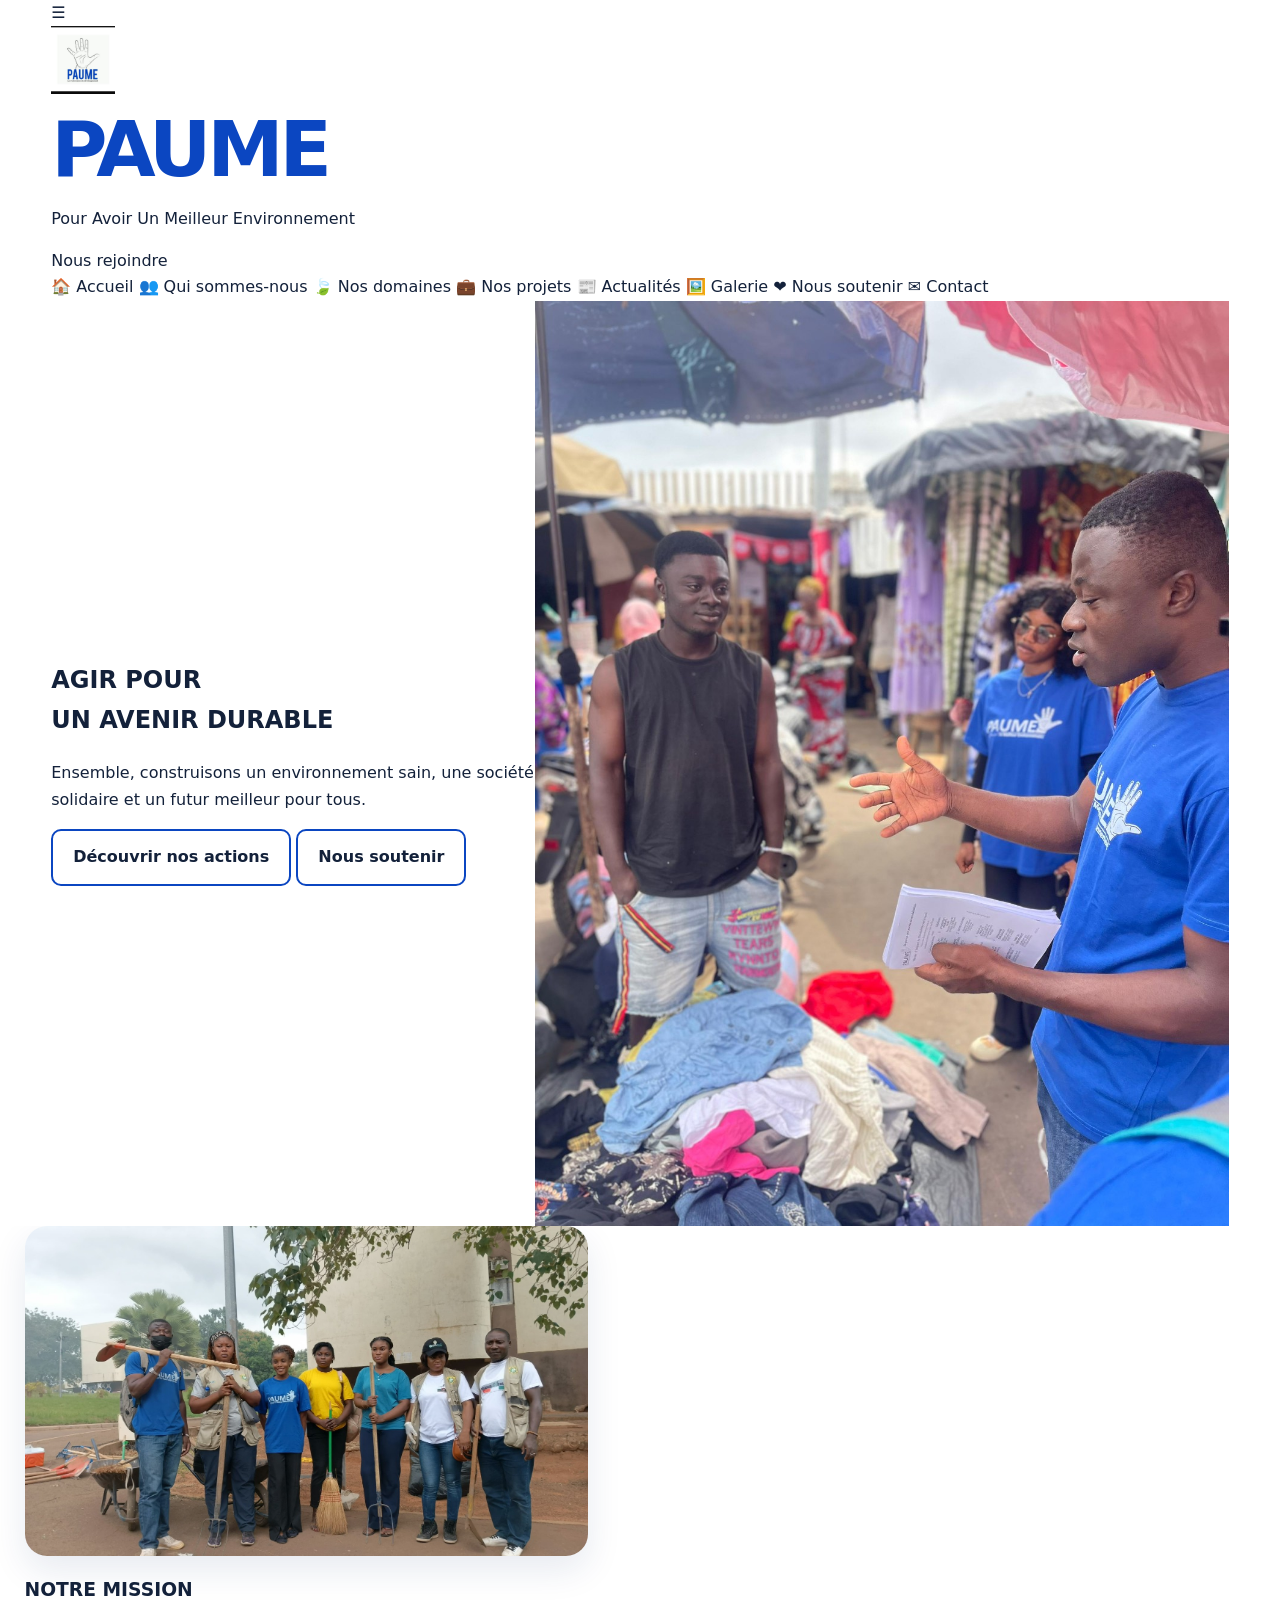
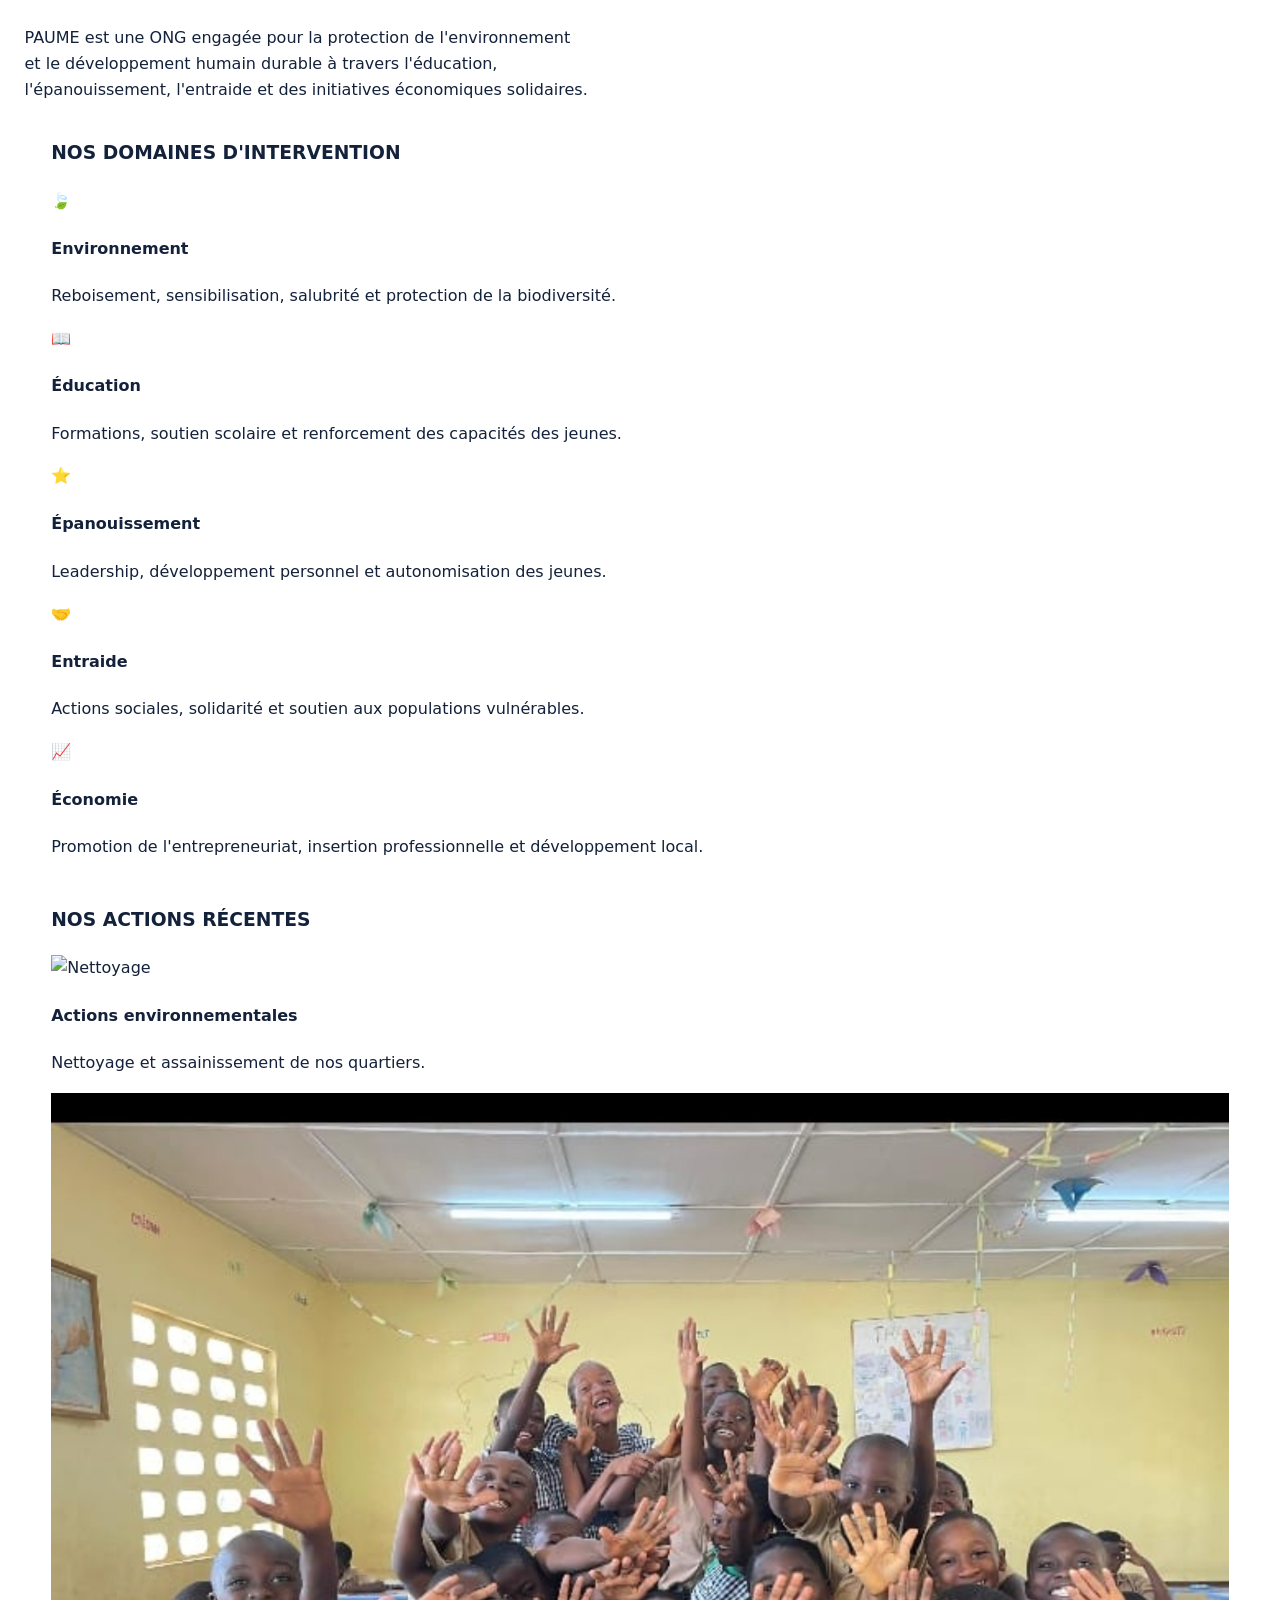
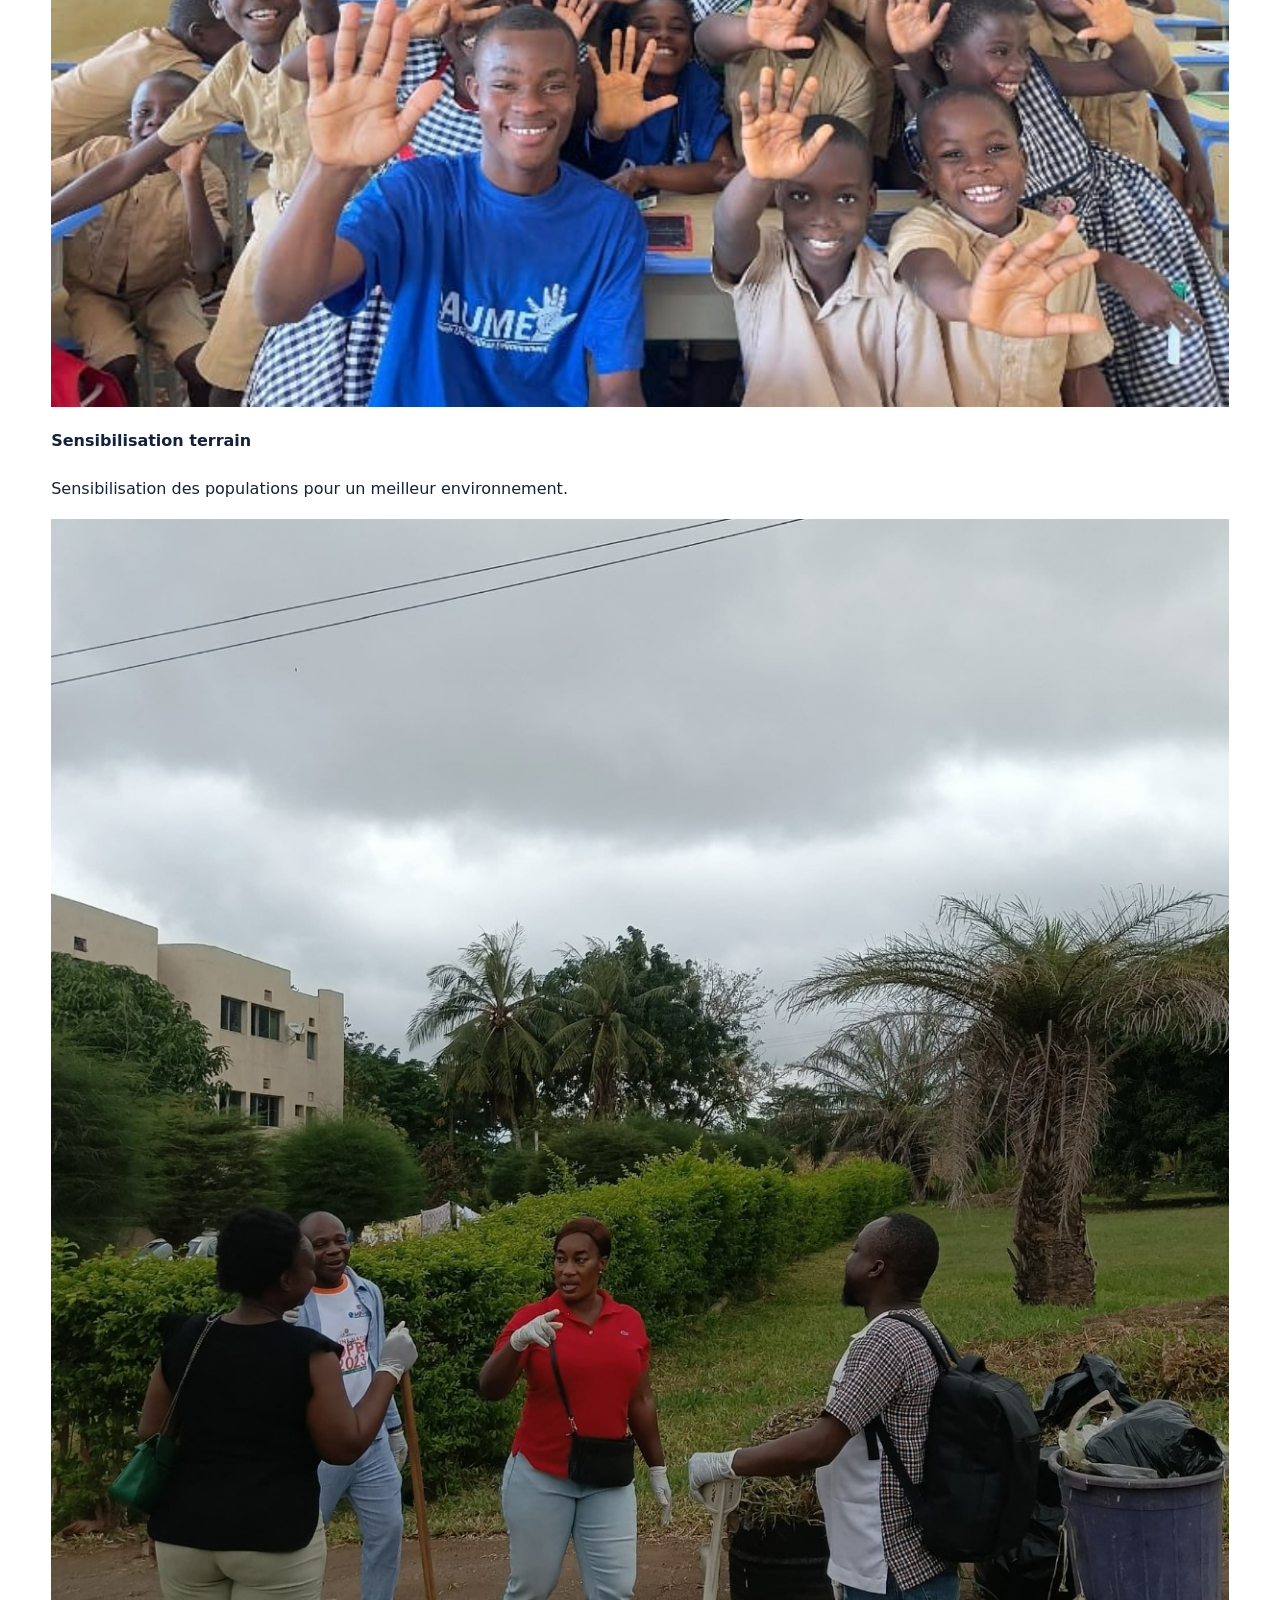
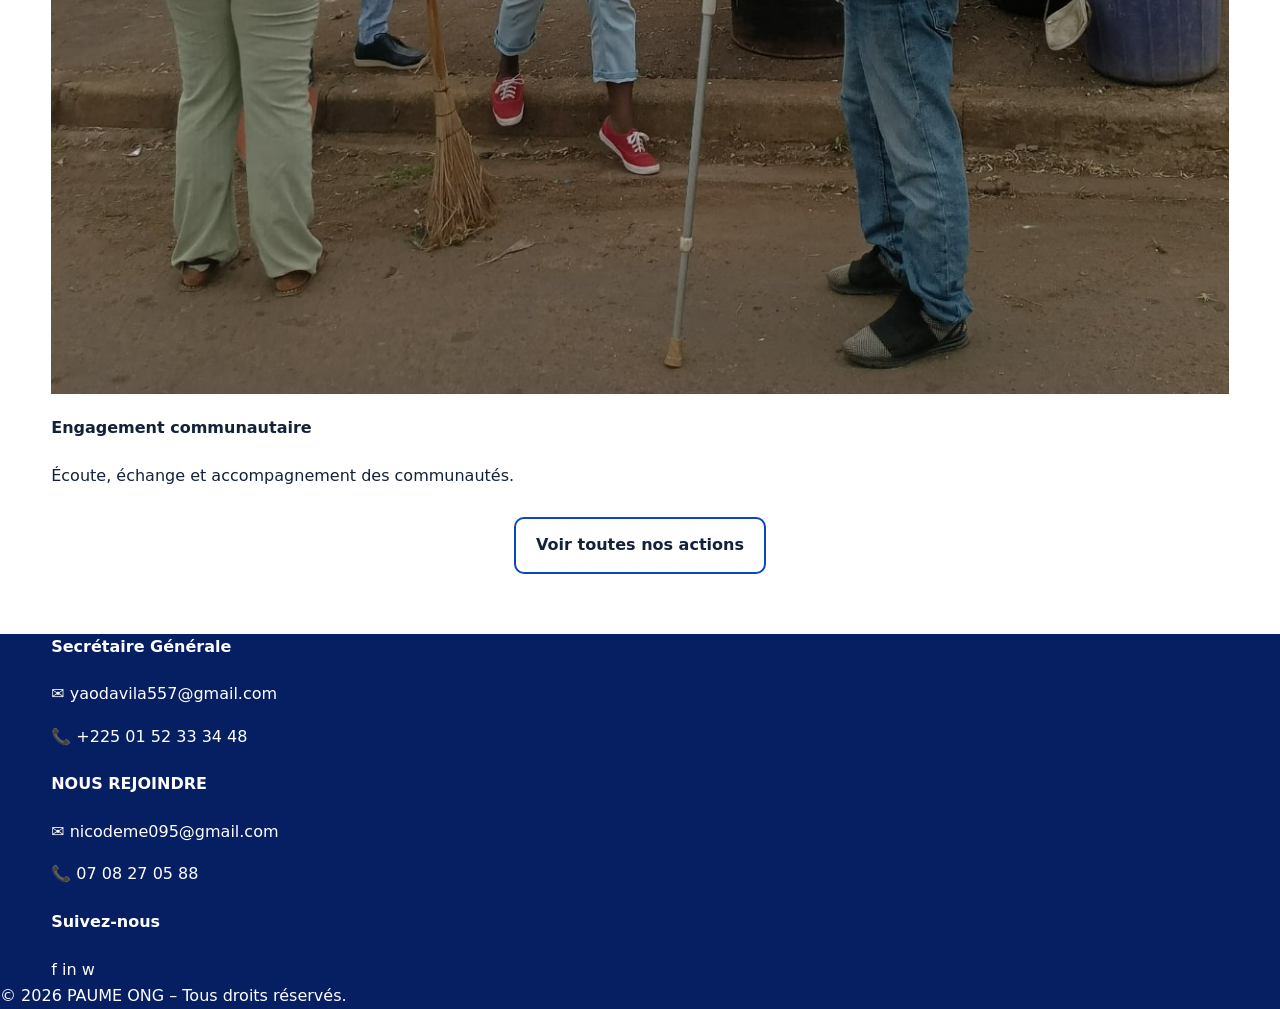
==== index.html @ 75144537 "Update index.html" ====
<!DOCTYPE html>
<html lang="fr">
<head>
    <meta charset="UTF-8">
    <meta name="viewport" content="width=device-width, initial-scale=1.0">
    <title>PAUME - Pour Avoir Un Meilleur Environnement</title>
    <link rel="stylesheet" href="style.css">
</head>
<body>
    <!-- HEADER -->
    <header>
        <div class="container top-bar">
            <div class="menu-icon">☰</div>
            <div class="logo-area">
                <img class="logo" src="logo.jpg" alt="PAUME">
                <div>
                    <h1>PAUME</h1>
                    <p>Pour Avoir Un Meilleur Environnement</p>
                </div>
            </div>
            <a href="nous-rejoindre.html" class="btn-rejoindre">Nous rejoindre</a>
        </div>

        <!-- MENU BLEU -->
        <nav class="main-nav">
            <div class="container">
                <a href="index.html" class="active">🏠 Accueil</a>
                <a href="qui-sommes-nous.html">👥 Qui sommes-nous</a>
                <a href="domaines.html">🍃 Nos domaines</a>
                <a href="projets.html">💼 Nos projets</a>
                <a href="actualites.html">📰 Actualités</a>
                <a href="galerie.html">🖼️ Galerie</a>
                <a href="supporter.html">❤️ Nous soutenir</a>
                <a href="contact.html">✉️ Contact</a>
            </div>
        </nav>
    </header>

    <!-- HERO -->
    <section class="hero">
        <div class="container hero-content">
            <div class="hero-text">
                <h2>AGIR POUR<br>UN AVENIR DURABLE</h2>
                <div class="ligne"></div>
                <p>Ensemble, construisons un environnement sain, une société solidaire et un futur meilleur pour tous.</p>
                <div class="hero-btns">
                    <a href="projets.html" class="btn btn-bleu">Découvrir nos actions</a>
                    <a href="supporter.html" class="btn btn-blanc">Nous soutenir</a>
                </div>
            </div>
            <div class="hero-img">
                <img src="photo1.jpg" alt="Équipe PAUME en action">
            </div>
        </div>
    </section>

    <!-- MISSION -->
    <section class="mission">
        <div class="container mission-content">
            <img src="photo4.jpg" alt="Main avec plante">
            <div>
                <h3>NOTRE MISSION</h3>
                <p>PAUME est une ONG engagée pour la protection de l'environnement et le développement humain durable à travers l'éducation, l'épanouissement, l'entraide et des initiatives économiques solidaires.</p>
            </div>
        </div>
    </section>

    <!-- DOMAINES -->
    <section class="domaines">
        <div class="container">
            <h3>NOS DOMAINES D'INTERVENTION</h3>
            <div class="ligne-centre"></div>
            <div class="domaines-grid">
                <div class="domaine-carte">
                    <div class="icone">🍃</div>
                    <h4>Environnement</h4>
                    <p>Reboisement, sensibilisation, salubrité et protection de la biodiversité.</p>
                </div>
                <div class="domaine-carte">
                    <div class="icone">📖</div>
                    <h4>Éducation</h4>
                    <p>Formations, soutien scolaire et renforcement des capacités des jeunes.</p>
                </div>
                <div class="domaine-carte">
                    <div class="icone">⭐</div>
                    <h4>Épanouissement</h4>
                    <p>Leadership, développement personnel et autonomisation des jeunes.</p>
                </div>
                <div class="domaine-carte">
                    <div class="icone">🤝</div>
                    <h4>Entraide</h4>
                    <p>Actions sociales, solidarité et soutien aux populations vulnérables.</p>
                </div>
                <div class="domaine-carte">
                    <div class="icone">📈</div>
                    <h4>Économie</h4>
                    <p>Promotion de l'entrepreneuriat, insertion professionnelle et développement local.</p>
                </div>
            </div>
        </div>
    </section>

    <!-- ACTIONS RECENTES -->
    <section class="actions">
        <div class="container">
            <h3>NOS ACTIONS RÉCENTES</h3>
            <div class="ligne-centre"></div>
            <div class="actions-grid">
                <div class="action-carte">
                    <img src="photo2.jpg" alt="Nettoyage">
                    <h4>Actions environnementales</h4>
                    <p>Nettoyage et assainissement de nos quartiers.</p>
                </div>
                <div class="action-carte">
                    <img src="photo3.jpg" alt="Sensibilisation">
                    <h4>Sensibilisation terrain</h4>
                    <p>Sensibilisation des populations pour un meilleur environnement.</p>
                </div>
                <div class="action-carte">
                    <img src="photo5.jpg" alt="Engagement">
                    <h4>Engagement communautaire</h4>
                    <p>Écoute, échange et accompagnement des communautés.</p>
                </div>
            </div>
            <div class="center">
                <a href="galerie.html" class="btn btn-bleu">Voir toutes nos actions</a>
            </div>
        </div>
    </section>

    <!-- FOOTER -->
    <footer>
        <div class="container footer-top">
            <div>
                <h4>Secrétaire Générale</h4>
                <p>✉️ yaodavila557@gmail.com</p>
                <p>📞 +225 01 52 33 34 48</p>
            </div>
            <div>
                <h4>NOUS REJOINDRE</h4>
                <p>✉️ nicodeme095@gmail.com</p>
                <p>📞 07 08 27 05 88</p>
            </div>
            <div>
                <h4>Suivez-nous</h4>
                <div class="socials">
                    <a href="#">f</a>
                    <a href="#">in</a>
                    <a href="#">w</a>
                </div>
            </div>
        </div>
        <div class="footer-bottom">
            © 2026 PAUME ONG – Tous droits réservés.
        </div>
    </footer>
</body>
</html>
---- style.css ----
:root{
  --blue:#0b46c1; --blue-dark:#07358e; --blue-soft:#eef4ff; --ink:#13213a;
  --muted:#5e6a7d; --white:#fff; --line:#dfe7f3; --shadow:0 14px 35px rgba(20,50,110,.10); --radius:22px;
}
*{box-sizing:border-box} html{scroll-behavior:smooth} body{margin:0;font-family:Inter,ui-sans-serif,system-ui,-apple-system,BlinkMacSystemFont,"Segoe UI",Arial,sans-serif;color:var(--ink);background:#fff;line-height:1.65}
a{color:inherit;text-decoration:none} img{max-width:100%;display:block}.container{width:min(1180px,92%);margin:auto}
.site-header{position:sticky;top:0;z-index:1000;background:rgba(255,255,255,.97);backdrop-filter:blur(12px);border-bottom:1px solid var(--line)}
.header-inner{height:86px;display:grid;grid-template-columns:70px 1fr 170px;align-items:center;gap:20px}.brand{justify-self:center}.logo{height:68px;width:auto;object-fit:contain}.header-cta{justify-self:end;background:var(--blue);color:#fff;padding:11px 19px;border-radius:10px;font-weight:800;box-shadow:0 8px 20px rgba(11,70,193,.18)}.header-cta:hover{background:var(--blue-dark)}
.menu-btn{border:0;background:none;cursor:pointer;width:48px;height:48px;display:flex;flex-direction:column;justify-content:center;gap:6px;padding:8px}.menu-btn span{display:block;width:28px;height:3px;background:var(--blue);border-radius:5px}
.drawer{position:fixed;inset:0;z-index:2000;visibility:hidden;pointer-events:none}.drawer.open{visibility:visible;pointer-events:auto}.drawer-backdrop{position:absolute;inset:0;background:rgba(3,16,48,.45);opacity:0;transition:.25s}.drawer.open .drawer-backdrop{opacity:1}.drawer-panel{position:absolute;left:0;top:0;height:100%;width:min(390px,88vw);background:#fff;padding:28px;box-shadow:20px 0 50px rgba(0,0,0,.18);transform:translateX(-105%);transition:.3s;overflow:auto}.drawer.open .drawer-panel{transform:translateX(0)}
.drawer-top{display:flex;justify-content:space-between;align-items:center;border-bottom:1px solid var(--line);padding-bottom:18px;margin-bottom:18px}.drawer-logo{height:55px}.close{font-size:32px;line-height:1;color:var(--blue);background:none;border:0;cursor:pointer}.drawer-nav a{display:block;padding:13px 4px;border-bottom:1px solid #edf1f7;font-weight:700}.drawer-nav a:hover{color:var(--blue)}
.hero{min-height:560px;position:relative;overflow:hidden;background:#fff}.hero-media{position:absolute;inset:0 0 0 43%;overflow:hidden}.hero-media img{width:100%;height:100%;object-fit:cover}.hero-media:after{content:"";position:absolute;inset:0;background:linear-gradient(90deg,#fff 0%,rgba(255,255,255,.96) 10%,rgba(255,255,255,.15) 48%,rgba(255,255,255,0) 75%)}.hero-content{position:relative;z-index:2;min-height:560px;display:flex;align-items:center}.hero-copy{width:58%;padding:60px 0}.kicker{display:inline-block;color:var(--blue);font-weight:900;letter-spacing:.08em;text-transform:uppercase;font-size:.86rem}h1{font-size:clamp(3rem,6vw,5.7rem);line-height:.98;margin:18px 0;color:var(--blue);letter-spacing:-.055em}.hero-copy p{font-size:1.18rem;max-width:650px;color:#26344b}.underline{width:80px;height:4px;background:var(--blue);margin:18px 0 25px;border-radius:4px}.actions{display:flex;flex-wrap:wrap;gap:14px;margin-top:26px}.btn{display:inline-flex;align-items:center;justify-content:center;padding:13px 20px;border-radius:10px;border:2px solid var(--blue);font-weight:800;transition:.2s}.btn-primary{background:var(--blue);color:#fff}.btn-primary:hover{background:var(--blue-dark)}.btn-outline{color:var(--blue);background:#fff}.btn-outline:hover{background:var(--blue-soft)}.text-link{display:inline-block;margin-top:18px;color:var(--blue);font-weight:800}
.quick-nav{background:var(--blue);color:#fff}.quick-nav .container{display:flex;gap:25px;justify-content:center;flex-wrap:wrap}.quick-nav a{padding:12px 4px;font-weight:750;font-size:.92rem}
.section{padding:82px 0}.section-soft{background:var(--blue-soft)}.section-head{text-align:center;max-width:780px;margin:0 auto 38px}.section-head h2,.page-title h1{color:var(--blue);font-size:clamp(2rem,4vw,3.2rem);line-height:1.05;margin:0 0 12px}.section-head p{color:var(--muted)}
.mission{display:grid;grid-template-columns:1fr 1fr;gap:55px;align-items:center}.mission img{width:100%;height:330px;object-fit:cover;border-radius:var(--radius);box-shadow:var(--shadow)}.mission-copy h2{color:var(--blue);font-size:2.4rem;line-height:1.05;margin:0}
.domains{display:grid;grid-template-columns:repeat(5,1fr);gap:16px}.domain{padding:25px 18px;border:1px solid var(--line);border-radius:18px;text-align:center;background:#fff;box-shadow:0 8px 24px rgba(15,45,100,.05)}.icon{width:52px;height:52px;margin:0 auto 15px;border-radius:50%;display:grid;place-items:center;background:var(--blue-soft);font-size:25px}.domain h3{color:var(--blue);margin:5px 0 8px;font-size:1.05rem}.domain p{margin:0;color:var(--muted);font-size:.91rem}
.cards{display:grid;grid-template-columns:repeat(3,1fr);gap:22px}.card{border:1px solid var(--line);border-radius:20px;overflow:hidden;background:#fff;box-shadow:var(--shadow)}.card img{width:100%;height:250px;object-fit:cover}.card-body{padding:20px}.card h3{margin:0 0 7px;color:var(--blue)}.card p{margin:0;color:var(--muted)}.center{text-align:center;margin-top:28px}.cta{background:var(--blue-soft);border-radius:28px;padding:42px;display:flex;justify-content:space-between;gap:25px;align-items:center}.cta h2,.impact-strip h2{color:var(--blue);margin:0;font-size:2.2rem}.impact-strip{display:flex;justify-content:space-between;align-items:center;gap:30px}.impact-strip p{color:var(--muted);max-width:700px}
.page-hero{background:var(--blue-soft);padding:70px 0}.page-title h1{font-size:clamp(2.4rem,5vw,4.5rem)}.page-title p{max-width:750px;color:var(--muted);font-size:1.08rem}.prose{max-width:850px;margin:auto}.prose h2{color:var(--blue);margin-top:38px}.prose p{color:#425067}.project-grid{display:grid;grid-template-columns:repeat(2,1fr);gap:24px}.contact-grid{display:grid;grid-template-columns:1fr 1fr;gap:28px}.contact-card{padding:28px;border:1px solid var(--line);border-radius:20px;background:#fff;box-shadow:var(--shadow)}.contact-card h3{color:var(--blue);margin-top:0}.contact-line{margin:11px 0}.contact-line strong{display:block}form{display:grid;gap:14px}input,textarea,select{width:100%;border:1px solid #cbd6e7;border-radius:10px;padding:13px;font:inherit}textarea{min-height:140px}
.gallery-grid{display:grid;grid-template-columns:repeat(3,1fr);gap:20px}.gallery-item{position:relative;margin:0;border-radius:20px;overflow:hidden;background:#fff;box-shadow:var(--shadow);border:1px solid var(--line)}.gallery-item img{width:100%;height:330px;object-fit:cover;transition:transform .35s}.gallery-item:hover img{transform:scale(1.035)}.gallery-item figcaption{padding:13px 16px;font-weight:800;color:var(--ink);background:#fff}
.badge{display:inline-block;background:var(--blue-soft);color:var(--blue);padding:6px 10px;border-radius:999px;font-size:.8rem;font-weight:800}
footer{background:#061f63;color:#fff;margin-top:60px}.footer-grid{display:grid;grid-template-columns:1.3fr 1fr 1fr;gap:35px;padding:50px 0}.footer-logo{height:75px;background:#fff;border-radius:10px;padding:5px}.footer-grid h3{margin-top:0}.footer-grid a{display:block;color:#dce8ff;margin:8px 0}.copyright{border-top:1px solid rgba(255,255,255,.18);padding:18px 0;text-align:center;color:#dce8ff}
.form-card{background:var(--blue-soft);border:1px solid var(--line);border-radius:var(--radius);padding:30px;box-shadow:var(--shadow)}.form-card h2{color:var(--blue);margin-top:0}.form-card label{display:block;font-weight:800;margin:0 0 16px}.form-card input,.form-card textarea{display:block;width:100%;margin-top:7px;padding:13px 14px;border:1px solid #cbd7e8;border-radius:10px;font:inherit;background:#fff;color:var(--ink)}.form-card input:focus,.form-card textarea:focus{outline:2px solid rgba(11,70,193,.18);border-color:var(--blue)}.form-card small{display:block;color:var(--muted);margin-top:14px}
@media(max-width:900px){.header-inner{grid-template-columns:60px 1fr 145px;height:76px}.logo{height:59px}.header-cta{padding:9px 12px;font-size:.85rem}.hero-media{inset:0}.hero-media:after{background:linear-gradient(90deg,rgba(255,255,255,.96),rgba(255,255,255,.72) 45%,rgba(255,255,255,.22))}.hero-copy{width:75%}.hero{min-height:600px}.hero-content{min-height:600px}.domains{grid-template-columns:repeat(2,1fr)}.cards{grid-template-columns:1fr 1fr}.gallery-grid{grid-template-columns:1fr 1fr}.mission,.contact-grid{grid-template-columns:1fr}.project-grid{grid-template-columns:1fr}.impact-strip{display:block}}
@media(max-width:600px){.header-inner{grid-template-columns:55px 1fr 125px;gap:5px}.logo{height:54px}.header-cta{font-size:.78rem;padding:8px 9px}.hero{min-height:620px}.hero-content{min-height:620px}.hero-copy{width:100%;padding-top:80px}.hero-media{inset:30% 0 0}.hero-media:after{background:linear-gradient(180deg,rgba(255,255,255,.95),rgba(255,255,255,.22) 45%,rgba(255,255,255,.05))}h1{font-size:3.25rem}.hero-copy p{font-size:1rem}.quick-nav{display:none}.section{padding:60px 0}.mission img{height:260px}.domains,.cards,.gallery-grid{grid-template-columns:1fr}.cta{padding:28px;display:block}.cta .actions{margin-top:20px}.footer-grid{grid-template-columns:1fr;padding:38px 0}}
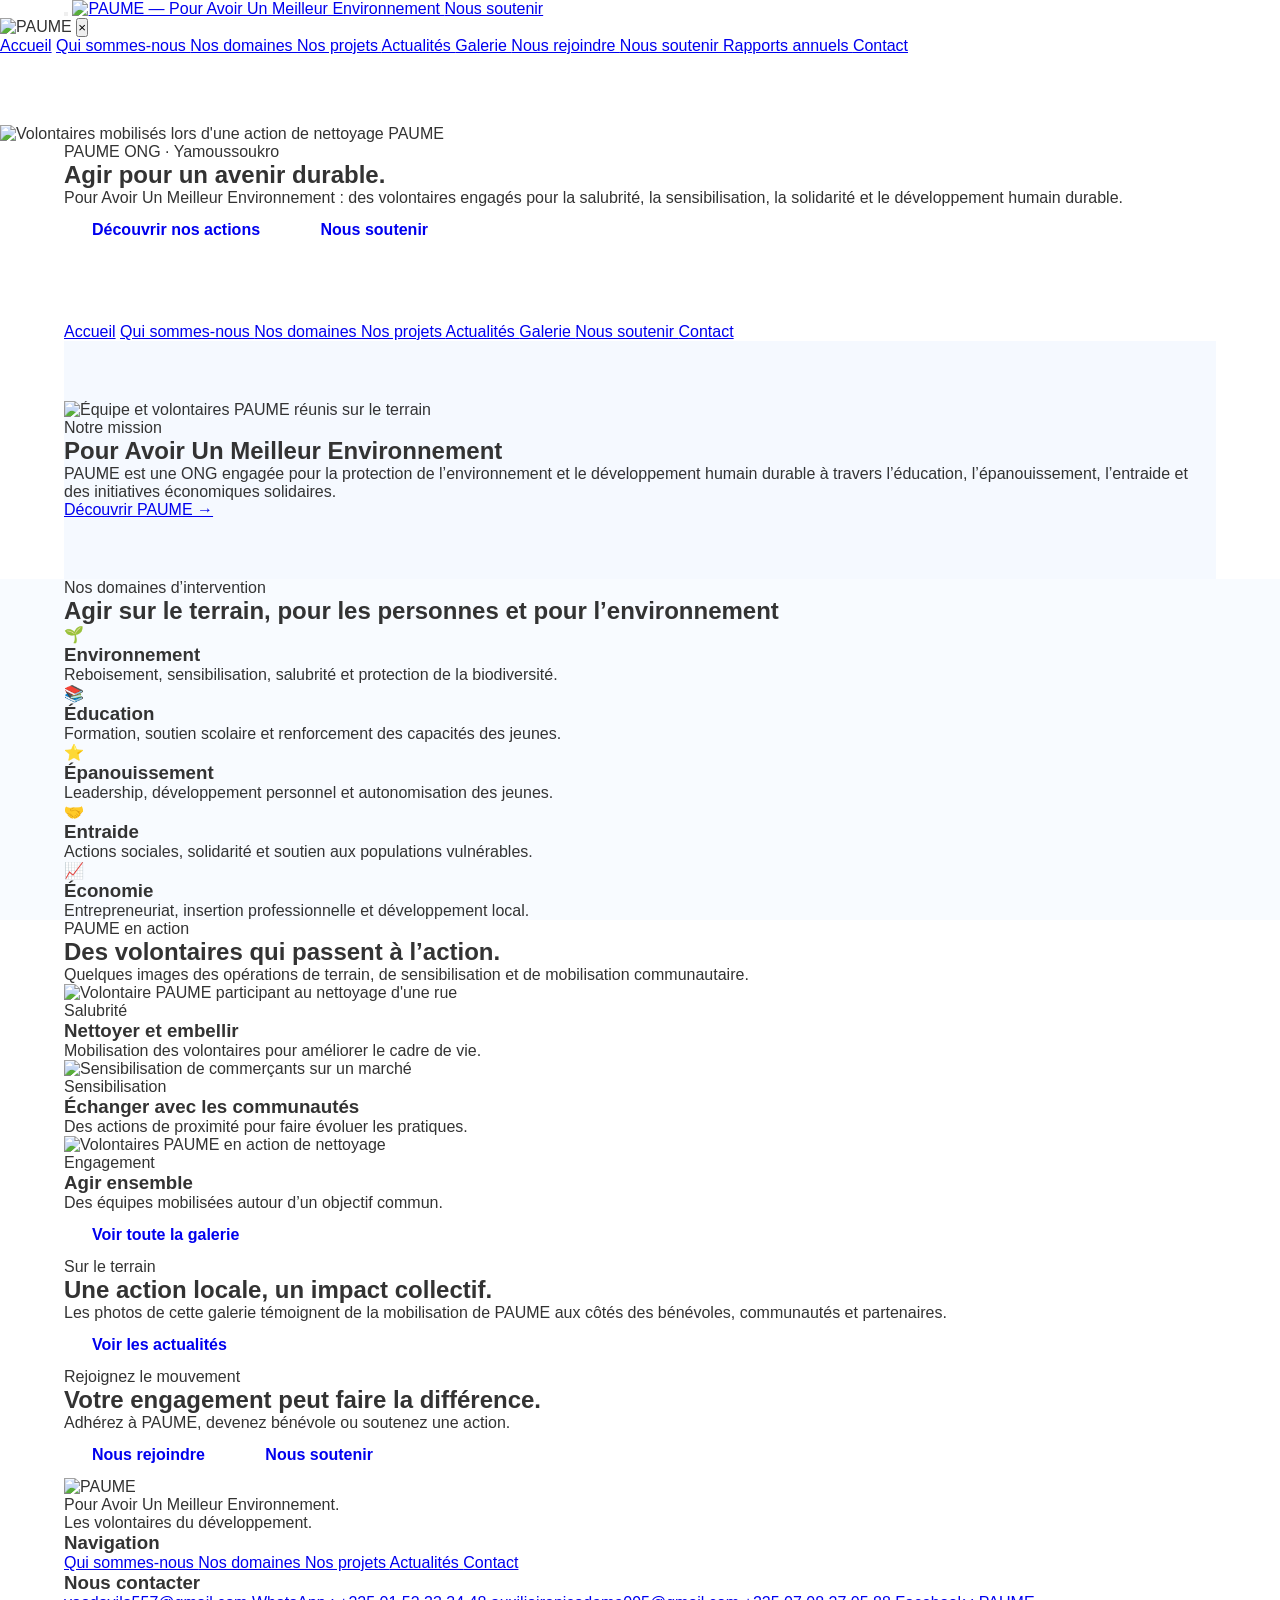
==== commit a9607712: "Update index.html" ====
--- a/index.html
+++ b/index.html
@@ -1,158 +1,697 @@
-<!DOCTYPE html>
+<!doctype html>
 <html lang="fr">
 <head>
-    <meta charset="UTF-8">
-    <meta name="viewport" content="width=device-width, initial-scale=1.0">
-    <title>PAUME - Pour Avoir Un Meilleur Environnement</title>
-    <link rel="stylesheet" href="style.css">
+<meta charset="utf-8">
+<meta name="viewport" content="width=device-width,initial-scale=1">
+
+<title>Accueil | PAUME ONG</title>
+
+<meta name="description"
+content="PAUME — Pour Avoir Un Meilleur Environnement. Les volontaires du développement.">
+
+<link rel="stylesheet" href="style.css">
 </head>
+
 <body>
-    <!-- HEADER -->
-    <header>
-        <div class="container top-bar">
-            <div class="menu-icon">☰</div>
-            <div class="logo-area">
-                <img class="logo" src="logo.jpg" alt="PAUME">
-                <div>
-                    <h1>PAUME</h1>
-                    <p>Pour Avoir Un Meilleur Environnement</p>
-                </div>
-            </div>
-            <a href="nous-rejoindre.html" class="btn-rejoindre">Nous rejoindre</a>
+
+<header class="site-header">
+  <div class="container header-inner">
+
+    <button
+      class="menu-btn"
+      aria-label="Ouvrir le menu"
+      aria-controls="drawer"
+      aria-expanded="false"
+      onclick="openMenu()"
+    >
+      <span></span>
+      <span></span>
+      <span></span>
+    </button>
+
+    <a class="brand" href="index.html" aria-label="PAUME — accueil">
+      <img
+        class="logo"
+        src="assets/logo.jpg"
+        alt="PAUME — Pour Avoir Un Meilleur Environnement"
+      >
+    </a>
+
+    <a class="header-cta" href="soutenir.html">
+      Nous soutenir
+    </a>
+
+  </div>
+</header>
+
+
+<!-- MENU LATERAL -->
+<aside id="drawer" class="drawer" aria-hidden="true">
+
+  <div
+    class="drawer-backdrop"
+    data-close
+    onclick="closeMenu()"
+  ></div>
+
+  <div
+    class="drawer-panel"
+    role="dialog"
+    aria-label="Menu principal"
+  >
+
+    <div class="drawer-top">
+
+      <img
+        class="drawer-logo"
+        src="assets/logo.jpg"
+        alt="PAUME"
+      >
+
+      <button
+        class="close"
+        aria-label="Fermer le menu"
+        data-close
+        onclick="closeMenu()"
+      >
+        ×
+      </button>
+
+    </div>
+
+    <nav class="drawer-nav" aria-label="Navigation principale">
+
+      <a href="index.html">Accueil</a>
+
+      <a href="qui-sommes-nous.html">
+        Qui sommes-nous
+      </a>
+
+      <a href="domaines.html">
+        Nos domaines
+      </a>
+
+      <a href="projets.html">
+        Nos projets
+      </a>
+
+      <a href="actualites.html">
+        Actualités
+      </a>
+
+      <a href="galerie.html">
+        Galerie
+      </a>
+
+      <a href="nous-rejoindre.html">
+        Nous rejoindre
+      </a>
+
+      <a href="soutenir.html">
+        Nous soutenir
+      </a>
+
+      <a href="rapports.html">
+        Rapports annuels
+      </a>
+
+      <a href="contact.html">
+        Contact
+      </a>
+
+    </nav>
+
+  </div>
+
+</aside>
+
+
+<!-- HERO -->
+<section class="hero">
+
+  <div class="hero-media">
+
+    <img
+      src="assets/terrain-01-nettoyage-equipe.jpg"
+      alt="Volontaires mobilisés lors d'une action de nettoyage PAUME"
+    >
+
+  </div>
+
+  <div class="container hero-content">
+
+    <div class="hero-copy">
+
+      <span class="kicker">
+        PAUME ONG · Yamoussoukro
+      </span>
+
+      <h1>
+        Agir pour un avenir durable.
+      </h1>
+
+      <div class="underline"></div>
+
+      <p>
+        Pour Avoir Un Meilleur Environnement :
+        des volontaires engagés pour la salubrité,
+        la sensibilisation, la solidarité et le
+        développement humain durable.
+      </p>
+
+      <div class="actions">
+
+        <a
+          class="btn btn-primary"
+          href="projets.html"
+        >
+          Découvrir nos actions
+        </a>
+
+        <a
+          class="btn btn-outline"
+          href="soutenir.html"
+        >
+          Nous soutenir
+        </a>
+
+      </div>
+
+    </div>
+
+  </div>
+
+</section>
+
+
+<!-- NAVIGATION RAPIDE -->
+<div class="quick-nav">
+
+  <div class="container">
+
+    <a href="index.html">Accueil</a>
+
+    <a href="qui-sommes-nous.html">
+      Qui sommes-nous
+    </a>
+
+    <a href="domaines.html">
+      Nos domaines
+    </a>
+
+    <a href="projets.html">
+      Nos projets
+    </a>
+
+    <a href="actualites.html">
+      Actualités
+    </a>
+
+    <a href="galerie.html">
+      Galerie
+    </a>
+
+    <a href="soutenir.html">
+      Nous soutenir
+    </a>
+
+    <a href="contact.html">
+      Contact
+    </a>
+
+  </div>
+
+</div>
+
+
+<!-- NOTRE MISSION -->
+<section class="section">
+
+  <div class="container mission">
+
+    <img
+      src="assets/terrain-04-equipe-paume.jpg"
+      alt="Équipe et volontaires PAUME réunis sur le terrain"
+    >
+
+    <div class="mission-copy">
+
+      <span class="kicker">
+        Notre mission
+      </span>
+
+      <h2>
+        Pour Avoir Un Meilleur Environnement
+      </h2>
+
+      <div class="underline"></div>
+
+      <p>
+        PAUME est une ONG engagée pour la protection
+        de l’environnement et le développement humain
+        durable à travers l’éducation, l’épanouissement,
+        l’entraide et des initiatives économiques
+        solidaires.
+      </p>
+
+      <a
+        class="text-link"
+        href="qui-sommes-nous.html"
+      >
+        Découvrir PAUME →
+      </a>
+
+    </div>
+
+  </div>
+
+</section>
+
+
+<!-- DOMAINES -->
+<section
+  class="section"
+  style="background:#f8fbff"
+>
+
+  <div class="container">
+
+    <div class="section-head">
+
+      <span class="kicker">
+        Nos domaines d’intervention
+      </span>
+
+      <h2>
+        Agir sur le terrain, pour les personnes
+        et pour l’environnement
+      </h2>
+
+    </div>
+
+
+    <div class="domains">
+
+      <div class="domain">
+
+        <div class="icon">🌱</div>
+
+        <h3>
+          Environnement
+        </h3>
+
+        <p>
+          Reboisement, sensibilisation, salubrité
+          et protection de la biodiversité.
+        </p>
+
+      </div>
+
+
+      <div class="domain">
+
+        <div class="icon">📚</div>
+
+        <h3>
+          Éducation
+        </h3>
+
+        <p>
+          Formation, soutien scolaire et renforcement
+          des capacités des jeunes.
+        </p>
+
+      </div>
+
+
+      <div class="domain">
+
+        <div class="icon">⭐</div>
+
+        <h3>
+          Épanouissement
+        </h3>
+
+        <p>
+          Leadership, développement personnel
+          et autonomisation des jeunes.
+        </p>
+
+      </div>
+
+
+      <div class="domain">
+
+        <div class="icon">🤝</div>
+
+        <h3>
+          Entraide
+        </h3>
+
+        <p>
+          Actions sociales, solidarité et soutien
+          aux populations vulnérables.
+        </p>
+
+      </div>
+
+
+      <div class="domain">
+
+        <div class="icon">📈</div>
+
+        <h3>
+          Économie
+        </h3>
+
+        <p>
+          Entrepreneuriat, insertion professionnelle
+          et développement local.
+        </p>
+
+      </div>
+
+    </div>
+
+  </div>
+
+</section>
+
+
+<!-- PAUME EN ACTION -->
+<section class="section">
+
+  <div class="container">
+
+    <div class="section-head">
+
+      <span class="kicker">
+        PAUME en action
+      </span>
+
+      <h2>
+        Des volontaires qui passent à l’action.
+      </h2>
+
+      <p>
+        Quelques images des opérations de terrain,
+        de sensibilisation et de mobilisation
+        communautaire.
+      </p>
+
+    </div>
+
+
+    <div class="cards">
+
+
+      <!-- PHOTO 1 -->
+      <article class="card">
+
+        <img
+          src="assets/terrain-02-balayage.jpg"
+          alt="Volontaire PAUME participant au nettoyage d'une rue"
+        >
+
+        <div class="card-body">
+
+          <span class="badge">
+            Salubrité
+          </span>
+
+          <h3>
+            Nettoyer et embellir
+          </h3>
+
+          <p>
+            Mobilisation des volontaires pour améliorer
+            le cadre de vie.
+          </p>
+
         </div>
 
-        <!-- MENU BLEU -->
-        <nav class="main-nav">
-            <div class="container">
-                <a href="index.html" class="active">🏠 Accueil</a>
-                <a href="qui-sommes-nous.html">👥 Qui sommes-nous</a>
-                <a href="domaines.html">🍃 Nos domaines</a>
-                <a href="projets.html">💼 Nos projets</a>
-                <a href="actualites.html">📰 Actualités</a>
-                <a href="galerie.html">🖼️ Galerie</a>
-                <a href="supporter.html">❤️ Nous soutenir</a>
-                <a href="contact.html">✉️ Contact</a>
-            </div>
-        </nav>
-    </header>
-
-    <!-- HERO -->
-    <section class="hero">
-        <div class="container hero-content">
-            <div class="hero-text">
-                <h2>AGIR POUR<br>UN AVENIR DURABLE</h2>
-                <div class="ligne"></div>
-                <p>Ensemble, construisons un environnement sain, une société solidaire et un futur meilleur pour tous.</p>
-                <div class="hero-btns">
-                    <a href="projets.html" class="btn btn-bleu">Découvrir nos actions</a>
-                    <a href="supporter.html" class="btn btn-blanc">Nous soutenir</a>
-                </div>
-            </div>
-            <div class="hero-img">
-                <img src="photo1.jpg" alt="Équipe PAUME en action">
-            </div>
+      </article>
+
+
+      <!-- PHOTO 2 -->
+      <article class="card">
+
+        <img
+          src="assets/terrain-08-sensibilisation-marche.jpg"
+          alt="Sensibilisation de commerçants sur un marché"
+        >
+
+        <div class="card-body">
+
+          <span class="badge">
+            Sensibilisation
+          </span>
+
+          <h3>
+            Échanger avec les communautés
+          </h3>
+
+          <p>
+            Des actions de proximité pour faire évoluer
+            les pratiques.
+          </p>
+
         </div>
-    </section>
-
-    <!-- MISSION -->
-    <section class="mission">
-        <div class="container mission-content">
-            <img src="photo4.jpg" alt="Main avec plante">
-            <div>
-                <h3>NOTRE MISSION</h3>
-                <p>PAUME est une ONG engagée pour la protection de l'environnement et le développement humain durable à travers l'éducation, l'épanouissement, l'entraide et des initiatives économiques solidaires.</p>
-            </div>
+
+      </article>
+
+
+      <!-- PHOTO 3 -->
+      <article class="card">
+
+        <img
+          src="assets/terrain-09-volontaires-nettoyage.jpg"
+          alt="Volontaires PAUME en action de nettoyage"
+        >
+
+        <div class="card-body">
+
+          <span class="badge">
+            Engagement
+          </span>
+
+          <h3>
+            Agir ensemble
+          </h3>
+
+          <p>
+            Des équipes mobilisées autour d’un objectif
+            commun.
+          </p>
+
         </div>
-    </section>
-
-    <!-- DOMAINES -->
-    <section class="domaines">
-        <div class="container">
-            <h3>NOS DOMAINES D'INTERVENTION</h3>
-            <div class="ligne-centre"></div>
-            <div class="domaines-grid">
-                <div class="domaine-carte">
-                    <div class="icone">🍃</div>
-                    <h4>Environnement</h4>
-                    <p>Reboisement, sensibilisation, salubrité et protection de la biodiversité.</p>
-                </div>
-                <div class="domaine-carte">
-                    <div class="icone">📖</div>
-                    <h4>Éducation</h4>
-                    <p>Formations, soutien scolaire et renforcement des capacités des jeunes.</p>
-                </div>
-                <div class="domaine-carte">
-                    <div class="icone">⭐</div>
-                    <h4>Épanouissement</h4>
-                    <p>Leadership, développement personnel et autonomisation des jeunes.</p>
-                </div>
-                <div class="domaine-carte">
-                    <div class="icone">🤝</div>
-                    <h4>Entraide</h4>
-                    <p>Actions sociales, solidarité et soutien aux populations vulnérables.</p>
-                </div>
-                <div class="domaine-carte">
-                    <div class="icone">📈</div>
-                    <h4>Économie</h4>
-                    <p>Promotion de l'entrepreneuriat, insertion professionnelle et développement local.</p>
-                </div>
-            </div>
-        </div>
-    </section>
-
-    <!-- ACTIONS RECENTES -->
-    <section class="actions">
-        <div class="container">
-            <h3>NOS ACTIONS RÉCENTES</h3>
-            <div class="ligne-centre"></div>
-            <div class="actions-grid">
-                <div class="action-carte">
-                    <img src="photo2.jpg" alt="Nettoyage">
-                    <h4>Actions environnementales</h4>
-                    <p>Nettoyage et assainissement de nos quartiers.</p>
-                </div>
-                <div class="action-carte">
-                    <img src="photo3.jpg" alt="Sensibilisation">
-                    <h4>Sensibilisation terrain</h4>
-                    <p>Sensibilisation des populations pour un meilleur environnement.</p>
-                </div>
-                <div class="action-carte">
-                    <img src="photo5.jpg" alt="Engagement">
-                    <h4>Engagement communautaire</h4>
-                    <p>Écoute, échange et accompagnement des communautés.</p>
-                </div>
-            </div>
-            <div class="center">
-                <a href="galerie.html" class="btn btn-bleu">Voir toutes nos actions</a>
-            </div>
-        </div>
-    </section>
-
-    <!-- FOOTER -->
-    <footer>
-        <div class="container footer-top">
-            <div>
-                <h4>Secrétaire Générale</h4>
-                <p>✉️ yaodavila557@gmail.com</p>
-                <p>📞 +225 01 52 33 34 48</p>
-            </div>
-            <div>
-                <h4>NOUS REJOINDRE</h4>
-                <p>✉️ nicodeme095@gmail.com</p>
-                <p>📞 07 08 27 05 88</p>
-            </div>
-            <div>
-                <h4>Suivez-nous</h4>
-                <div class="socials">
-                    <a href="#">f</a>
-                    <a href="#">in</a>
-                    <a href="#">w</a>
-                </div>
-            </div>
-        </div>
-        <div class="footer-bottom">
-            © 2026 PAUME ONG – Tous droits réservés.
-        </div>
-    </footer>
+
+      </article>
+
+
+    </div>
+
+
+    <div class="center">
+
+      <a
+        class="btn btn-primary"
+        href="galerie.html"
+      >
+        Voir toute la galerie
+      </a>
+
+    </div>
+
+  </div>
+
+</section>
+
+
+<!-- IMPACT -->
+<section class="section section-soft">
+
+  <div class="container impact-strip">
+
+    <div>
+
+      <span class="kicker">
+        Sur le terrain
+      </span>
+
+      <h2>
+        Une action locale, un impact collectif.
+      </h2>
+
+      <p>
+        Les photos de cette galerie témoignent
+        de la mobilisation de PAUME aux côtés
+        des bénévoles, communautés et partenaires.
+      </p>
+
+    </div>
+
+
+    <a
+      class="btn btn-outline"
+      href="actualites.html"
+    >
+      Voir les actualités
+    </a>
+
+  </div>
+
+</section>
+
+
+<!-- APPEL À L'ACTION -->
+<section class="section">
+
+  <div class="container">
+
+    <div class="cta">
+
+      <div>
+
+        <span class="kicker">
+          Rejoignez le mouvement
+        </span>
+
+        <h2>
+          Votre engagement peut faire la différence.
+        </h2>
+
+        <p>
+          Adhérez à PAUME, devenez bénévole
+          ou soutenez une action.
+        </p>
+
+      </div>
+
+
+      <div class="actions">
+
+        <a
+          class="btn btn-primary"
+          href="nous-rejoindre.html"
+        >
+          Nous rejoindre
+        </a>
+
+        <a
+          class="btn btn-outline"
+          href="soutenir.html"
+        >
+          Nous soutenir
+        </a>
+
+      </div>
+
+    </div>
+
+  </div>
+
+</section>
+
+
+<!-- FOOTER -->
+<footer>
+
+  <div class="container footer-grid">
+
+
+    <div>
+
+      <img
+        class="footer-logo"
+        src="assets/logo.jpg"
+        alt="PAUME"
+      >
+
+      <p>
+        Pour Avoir Un Meilleur Environnement.<br>
+        Les volontaires du développement.
+      </p>
+
+    </div>
+
+
+    <div>
+
+      <h3>
+        Navigation
+      </h3>
+
+      <a href="qui-sommes-nous.html">
+        Qui sommes-nous
+      </a>
+
+      <a href="domaines.html">
+        Nos domaines
+      </a>
+
+      <a href="projets.html">
+        Nos projets
+      </a>
+
+      <a href="actualites.html">
+        Actualités
+      </a>
+
+      <a href="contact.html">
+        Contact
+      </a>
+
+    </div>
+
+
+    <div>
+
+      <h3>
+        Nous contacter
+      </h3>
+
+      <a href="mailto:yaodavila557@gmail.com">
+        yaodavila557@gmail.com
+      </a>
+
+      <a
+        href="https://wa.me/2250152333448"
+        target="_blank"
+        rel="noopener"
+      >
+        WhatsApp : +225 01 52 33 34 48
+      </a>
+
+      <a href="mailto:auxiliairenicodeme095@gmail.com">
+        auxiliairenicodeme095@gmail.com
+      </a>
+
+      <a href="tel:+2250708270588">
+        +225 07 08 27 05 88
+      </a>
+
+      <a
+        href="https://www.facebook.com/share/1BjB2amHgY/?mibextid=wwXIfr"
+        target="_blank"
+        rel="noopener"
+      >
+        Facebook : PAUME
+      </a>
+
+    </div>
+
+  </div>
+
+
+  <div class="copyright">
+    © 2026 PAUME ONG — Tous droits réservés.
+  </div>
+
+</footer>
+
+
+<script src="script.js"></script>
+
 </body>
 </html>
--- a/style.css
+++ b/style.css
@@ -1,24 +1,42 @@
-:root{
-  --blue:#0b46c1; --blue-dark:#07358e; --blue-soft:#eef4ff; --ink:#13213a;
-  --muted:#5e6a7d; --white:#fff; --line:#dfe7f3; --shadow:0 14px 35px rgba(20,50,110,.10); --radius:22px;
-}
-*{box-sizing:border-box} html{scroll-behavior:smooth} body{margin:0;font-family:Inter,ui-sans-serif,system-ui,-apple-system,BlinkMacSystemFont,"Segoe UI",Arial,sans-serif;color:var(--ink);background:#fff;line-height:1.65}
-a{color:inherit;text-decoration:none} img{max-width:100%;display:block}.container{width:min(1180px,92%);margin:auto}
-.site-header{position:sticky;top:0;z-index:1000;background:rgba(255,255,255,.97);backdrop-filter:blur(12px);border-bottom:1px solid var(--line)}
-.header-inner{height:86px;display:grid;grid-template-columns:70px 1fr 170px;align-items:center;gap:20px}.brand{justify-self:center}.logo{height:68px;width:auto;object-fit:contain}.header-cta{justify-self:end;background:var(--blue);color:#fff;padding:11px 19px;border-radius:10px;font-weight:800;box-shadow:0 8px 20px rgba(11,70,193,.18)}.header-cta:hover{background:var(--blue-dark)}
-.menu-btn{border:0;background:none;cursor:pointer;width:48px;height:48px;display:flex;flex-direction:column;justify-content:center;gap:6px;padding:8px}.menu-btn span{display:block;width:28px;height:3px;background:var(--blue);border-radius:5px}
-.drawer{position:fixed;inset:0;z-index:2000;visibility:hidden;pointer-events:none}.drawer.open{visibility:visible;pointer-events:auto}.drawer-backdrop{position:absolute;inset:0;background:rgba(3,16,48,.45);opacity:0;transition:.25s}.drawer.open .drawer-backdrop{opacity:1}.drawer-panel{position:absolute;left:0;top:0;height:100%;width:min(390px,88vw);background:#fff;padding:28px;box-shadow:20px 0 50px rgba(0,0,0,.18);transform:translateX(-105%);transition:.3s;overflow:auto}.drawer.open .drawer-panel{transform:translateX(0)}
-.drawer-top{display:flex;justify-content:space-between;align-items:center;border-bottom:1px solid var(--line);padding-bottom:18px;margin-bottom:18px}.drawer-logo{height:55px}.close{font-size:32px;line-height:1;color:var(--blue);background:none;border:0;cursor:pointer}.drawer-nav a{display:block;padding:13px 4px;border-bottom:1px solid #edf1f7;font-weight:700}.drawer-nav a:hover{color:var(--blue)}
-.hero{min-height:560px;position:relative;overflow:hidden;background:#fff}.hero-media{position:absolute;inset:0 0 0 43%;overflow:hidden}.hero-media img{width:100%;height:100%;object-fit:cover}.hero-media:after{content:"";position:absolute;inset:0;background:linear-gradient(90deg,#fff 0%,rgba(255,255,255,.96) 10%,rgba(255,255,255,.15) 48%,rgba(255,255,255,0) 75%)}.hero-content{position:relative;z-index:2;min-height:560px;display:flex;align-items:center}.hero-copy{width:58%;padding:60px 0}.kicker{display:inline-block;color:var(--blue);font-weight:900;letter-spacing:.08em;text-transform:uppercase;font-size:.86rem}h1{font-size:clamp(3rem,6vw,5.7rem);line-height:.98;margin:18px 0;color:var(--blue);letter-spacing:-.055em}.hero-copy p{font-size:1.18rem;max-width:650px;color:#26344b}.underline{width:80px;height:4px;background:var(--blue);margin:18px 0 25px;border-radius:4px}.actions{display:flex;flex-wrap:wrap;gap:14px;margin-top:26px}.btn{display:inline-flex;align-items:center;justify-content:center;padding:13px 20px;border-radius:10px;border:2px solid var(--blue);font-weight:800;transition:.2s}.btn-primary{background:var(--blue);color:#fff}.btn-primary:hover{background:var(--blue-dark)}.btn-outline{color:var(--blue);background:#fff}.btn-outline:hover{background:var(--blue-soft)}.text-link{display:inline-block;margin-top:18px;color:var(--blue);font-weight:800}
-.quick-nav{background:var(--blue);color:#fff}.quick-nav .container{display:flex;gap:25px;justify-content:center;flex-wrap:wrap}.quick-nav a{padding:12px 4px;font-weight:750;font-size:.92rem}
-.section{padding:82px 0}.section-soft{background:var(--blue-soft)}.section-head{text-align:center;max-width:780px;margin:0 auto 38px}.section-head h2,.page-title h1{color:var(--blue);font-size:clamp(2rem,4vw,3.2rem);line-height:1.05;margin:0 0 12px}.section-head p{color:var(--muted)}
-.mission{display:grid;grid-template-columns:1fr 1fr;gap:55px;align-items:center}.mission img{width:100%;height:330px;object-fit:cover;border-radius:var(--radius);box-shadow:var(--shadow)}.mission-copy h2{color:var(--blue);font-size:2.4rem;line-height:1.05;margin:0}
-.domains{display:grid;grid-template-columns:repeat(5,1fr);gap:16px}.domain{padding:25px 18px;border:1px solid var(--line);border-radius:18px;text-align:center;background:#fff;box-shadow:0 8px 24px rgba(15,45,100,.05)}.icon{width:52px;height:52px;margin:0 auto 15px;border-radius:50%;display:grid;place-items:center;background:var(--blue-soft);font-size:25px}.domain h3{color:var(--blue);margin:5px 0 8px;font-size:1.05rem}.domain p{margin:0;color:var(--muted);font-size:.91rem}
-.cards{display:grid;grid-template-columns:repeat(3,1fr);gap:22px}.card{border:1px solid var(--line);border-radius:20px;overflow:hidden;background:#fff;box-shadow:var(--shadow)}.card img{width:100%;height:250px;object-fit:cover}.card-body{padding:20px}.card h3{margin:0 0 7px;color:var(--blue)}.card p{margin:0;color:var(--muted)}.center{text-align:center;margin-top:28px}.cta{background:var(--blue-soft);border-radius:28px;padding:42px;display:flex;justify-content:space-between;gap:25px;align-items:center}.cta h2,.impact-strip h2{color:var(--blue);margin:0;font-size:2.2rem}.impact-strip{display:flex;justify-content:space-between;align-items:center;gap:30px}.impact-strip p{color:var(--muted);max-width:700px}
-.page-hero{background:var(--blue-soft);padding:70px 0}.page-title h1{font-size:clamp(2.4rem,5vw,4.5rem)}.page-title p{max-width:750px;color:var(--muted);font-size:1.08rem}.prose{max-width:850px;margin:auto}.prose h2{color:var(--blue);margin-top:38px}.prose p{color:#425067}.project-grid{display:grid;grid-template-columns:repeat(2,1fr);gap:24px}.contact-grid{display:grid;grid-template-columns:1fr 1fr;gap:28px}.contact-card{padding:28px;border:1px solid var(--line);border-radius:20px;background:#fff;box-shadow:var(--shadow)}.contact-card h3{color:var(--blue);margin-top:0}.contact-line{margin:11px 0}.contact-line strong{display:block}form{display:grid;gap:14px}input,textarea,select{width:100%;border:1px solid #cbd6e7;border-radius:10px;padding:13px;font:inherit}textarea{min-height:140px}
-.gallery-grid{display:grid;grid-template-columns:repeat(3,1fr);gap:20px}.gallery-item{position:relative;margin:0;border-radius:20px;overflow:hidden;background:#fff;box-shadow:var(--shadow);border:1px solid var(--line)}.gallery-item img{width:100%;height:330px;object-fit:cover;transition:transform .35s}.gallery-item:hover img{transform:scale(1.035)}.gallery-item figcaption{padding:13px 16px;font-weight:800;color:var(--ink);background:#fff}
-.badge{display:inline-block;background:var(--blue-soft);color:var(--blue);padding:6px 10px;border-radius:999px;font-size:.8rem;font-weight:800}
-footer{background:#061f63;color:#fff;margin-top:60px}.footer-grid{display:grid;grid-template-columns:1.3fr 1fr 1fr;gap:35px;padding:50px 0}.footer-logo{height:75px;background:#fff;border-radius:10px;padding:5px}.footer-grid h3{margin-top:0}.footer-grid a{display:block;color:#dce8ff;margin:8px 0}.copyright{border-top:1px solid rgba(255,255,255,.18);padding:18px 0;text-align:center;color:#dce8ff}
-.form-card{background:var(--blue-soft);border:1px solid var(--line);border-radius:var(--radius);padding:30px;box-shadow:var(--shadow)}.form-card h2{color:var(--blue);margin-top:0}.form-card label{display:block;font-weight:800;margin:0 0 16px}.form-card input,.form-card textarea{display:block;width:100%;margin-top:7px;padding:13px 14px;border:1px solid #cbd7e8;border-radius:10px;font:inherit;background:#fff;color:var(--ink)}.form-card input:focus,.form-card textarea:focus{outline:2px solid rgba(11,70,193,.18);border-color:var(--blue)}.form-card small{display:block;color:var(--muted);margin-top:14px}
-@media(max-width:900px){.header-inner{grid-template-columns:60px 1fr 145px;height:76px}.logo{height:59px}.header-cta{padding:9px 12px;font-size:.85rem}.hero-media{inset:0}.hero-media:after{background:linear-gradient(90deg,rgba(255,255,255,.96),rgba(255,255,255,.72) 45%,rgba(255,255,255,.22))}.hero-copy{width:75%}.hero{min-height:600px}.hero-content{min-height:600px}.domains{grid-template-columns:repeat(2,1fr)}.cards{grid-template-columns:1fr 1fr}.gallery-grid{grid-template-columns:1fr 1fr}.mission,.contact-grid{grid-template-columns:1fr}.project-grid{grid-template-columns:1fr}.impact-strip{display:block}}
-@media(max-width:600px){.header-inner{grid-template-columns:55px 1fr 125px;gap:5px}.logo{height:54px}.header-cta{font-size:.78rem;padding:8px 9px}.hero{min-height:620px}.hero-content{min-height:620px}.hero-copy{width:100%;padding-top:80px}.hero-media{inset:30% 0 0}.hero-media:after{background:linear-gradient(180deg,rgba(255,255,255,.95),rgba(255,255,255,.22) 45%,rgba(255,255,255,.05))}h1{font-size:3.25rem}.hero-copy p{font-size:1rem}.quick-nav{display:none}.section{padding:60px 0}.mission img{height:260px}.domains,.cards,.gallery-grid{grid-template-columns:1fr}.cta{padding:28px;display:block}.cta .actions{margin-top:20px}.footer-grid{grid-template-columns:1fr;padding:38px 0}}
+* { margin: 0; padding: 0; box-sizing: border-box; font-family: 'Segoe UI', Arial, sans-serif; }
+body { color: #333; background: #fff; }
+.container { width: 90%; max-width: 1200px; margin: 0 auto; }
+
+/* HEADER */
+.top-bar { display: flex; justify-content: space-between; align-items: center; padding: 15px 0; }
+.logo-area { display: flex; align-items: center; gap: 12px; }
+.logo { width: 55px; height: 55px; object-fit: contain; }
+.logo-area h1 { color: #0047AB; font-size: 26px; }
+.logo-area p { font-size: 12px; color: #555; }
+.btn-rejoindre { background: #0047AB; color: white; padding: 10px 20px; border-radius: 8px; text-decoration: none; font-weight: bold; }
+
+/* MENU BLEU */
+.main-nav { background: #0047AB; padding: 14px 0; }
+.main-nav .container { display: flex; flex-wrap: wrap; gap: 25px; justify-content: center; }
+.main-nav a { color: white; text-decoration: none; font-size: 15px; font-weight: 500; }
+.main-nav a.active { border-bottom: 2px solid white; }
+
+/* HERO */
+.hero { padding: 70px 0; }
+.hero-content { display: flex; align-items: center; gap: 50px; }
+.hero-text h2 { color: #0047AB; font-size: 42px; line-height: 1.2; font-weight: 800; }
+.ligne { width: 70px; height: 4px; background: #0047AB; margin: 15px 0; border-radius: 2px; }
+.hero-img img { width: 100%; border-radius: 12px; }
+.hero-btns { margin-top: 25px; display: flex; gap: 15px; }
+.btn { padding: 14px 28px; border-radius: 8px; text-decoration: none; font-weight: bold; display: inline-block; }
+.btn-bleu { background: #0047AB; color: white; }
+.btn-blanc { border: 2px solid #0047AB; color: #0047AB; background: white; }
+
+/* MISSION */
+.mission { padding: 60px 0; background: #f5f9ff; }
+.mission-content { display: flex; gap: 50px; align-items: center; }
+.mission-content img { width: 50%; border-radius: 12px; }
+.mission-content h3 { color: #0047AB; font-size: 24px; margin-bottom: 15px; }
+
+/* TITRES DE SECTION */
+.section-title { text-align: center; padding: 60px 0 30px; }
+.section-title h3 { color: #0047AB; font-size: 28px; font-weight: 700; }
+.ligne-centre { width: 80px; height: 4px; background: #0047AB; margin: 12px auto 0; border-radius: 2px; }
+
+/* DOMAINES - LES 5 CARTES */
+.domaines-grid { display: grid; grid-template-columns: repeat(5, 1
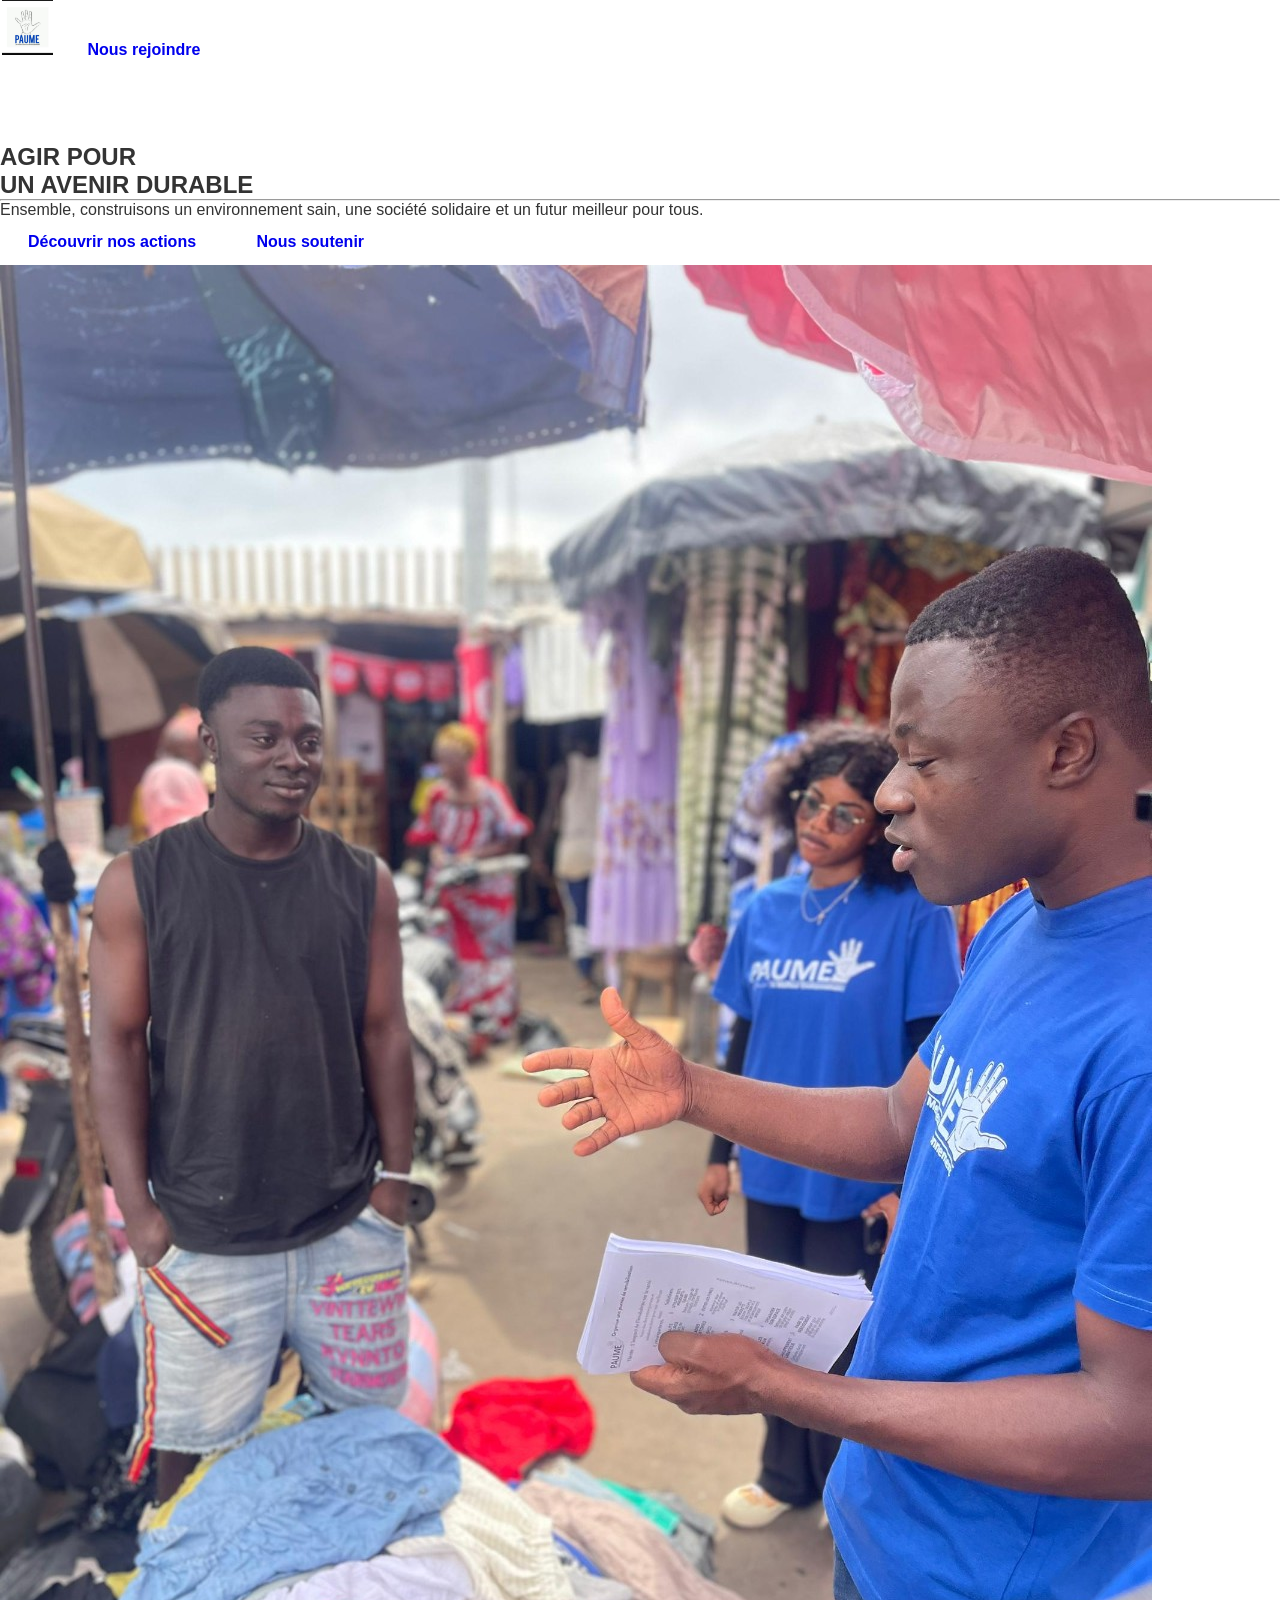
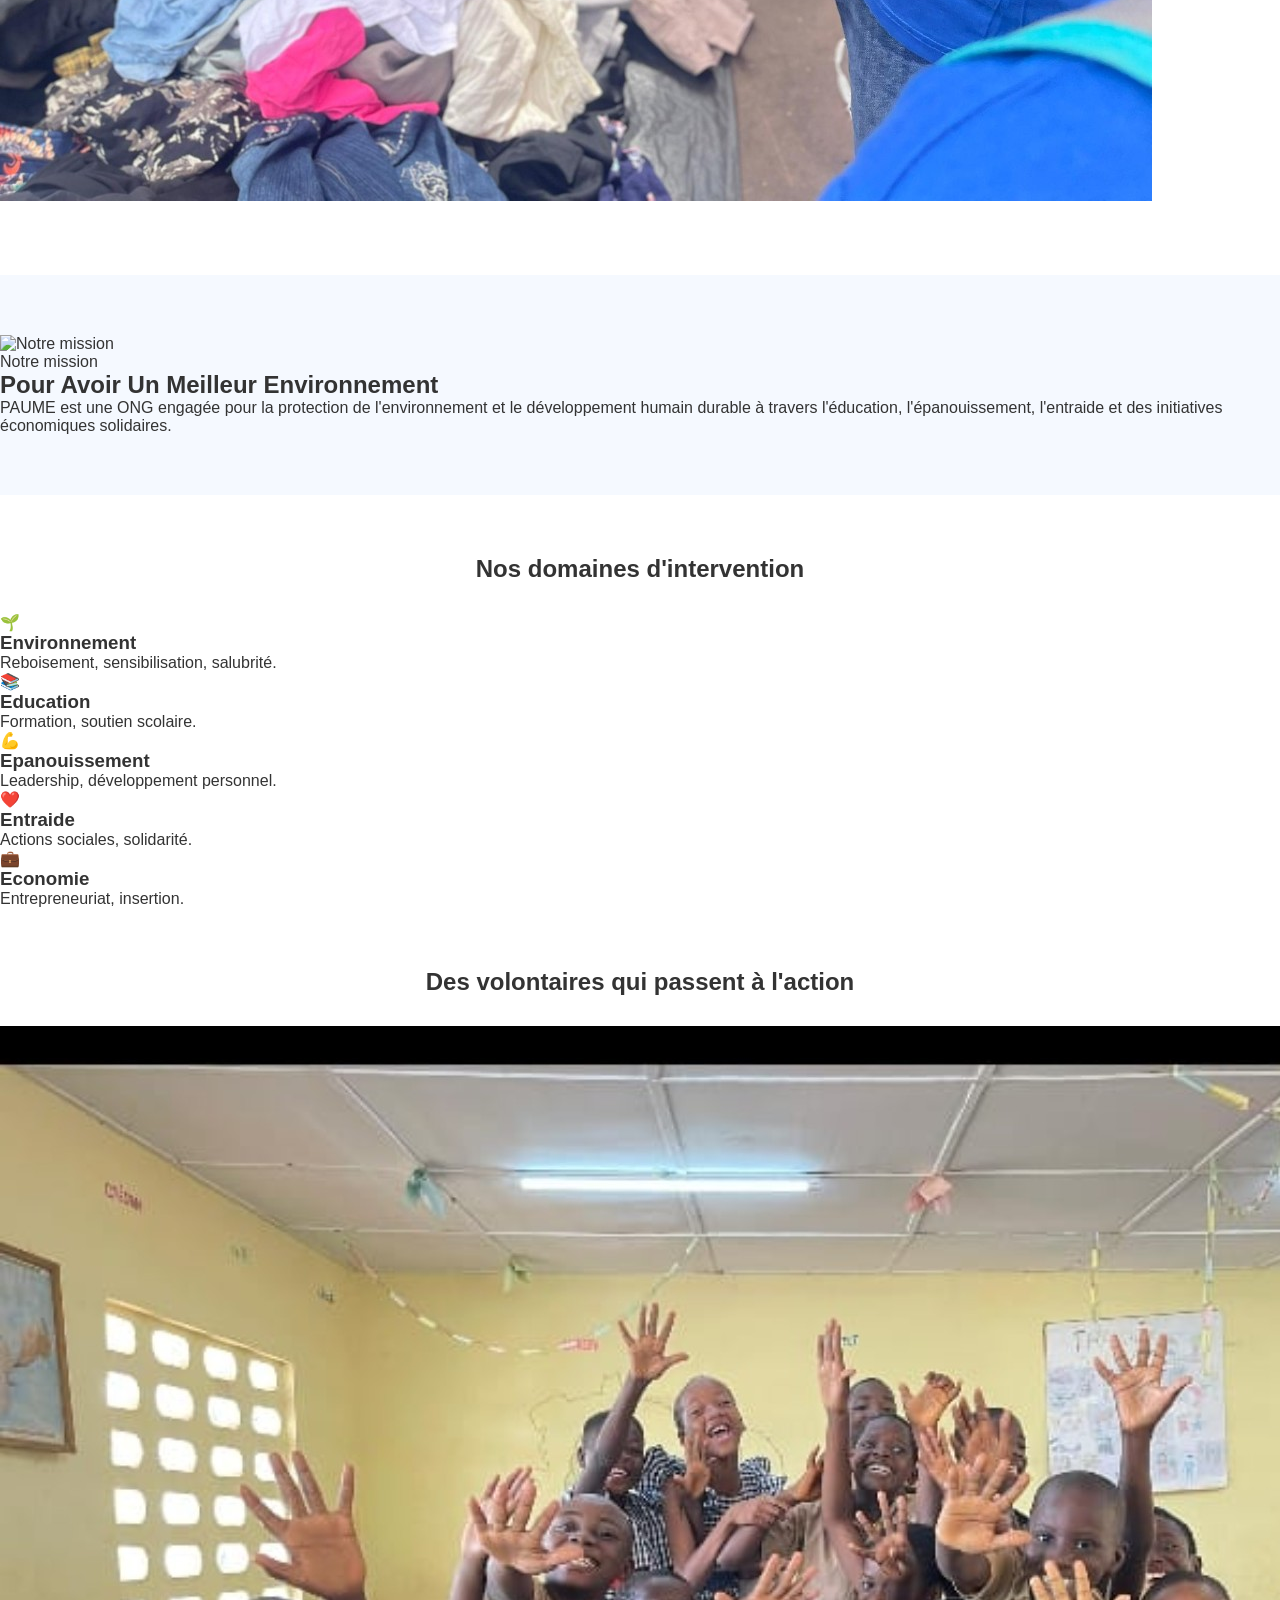
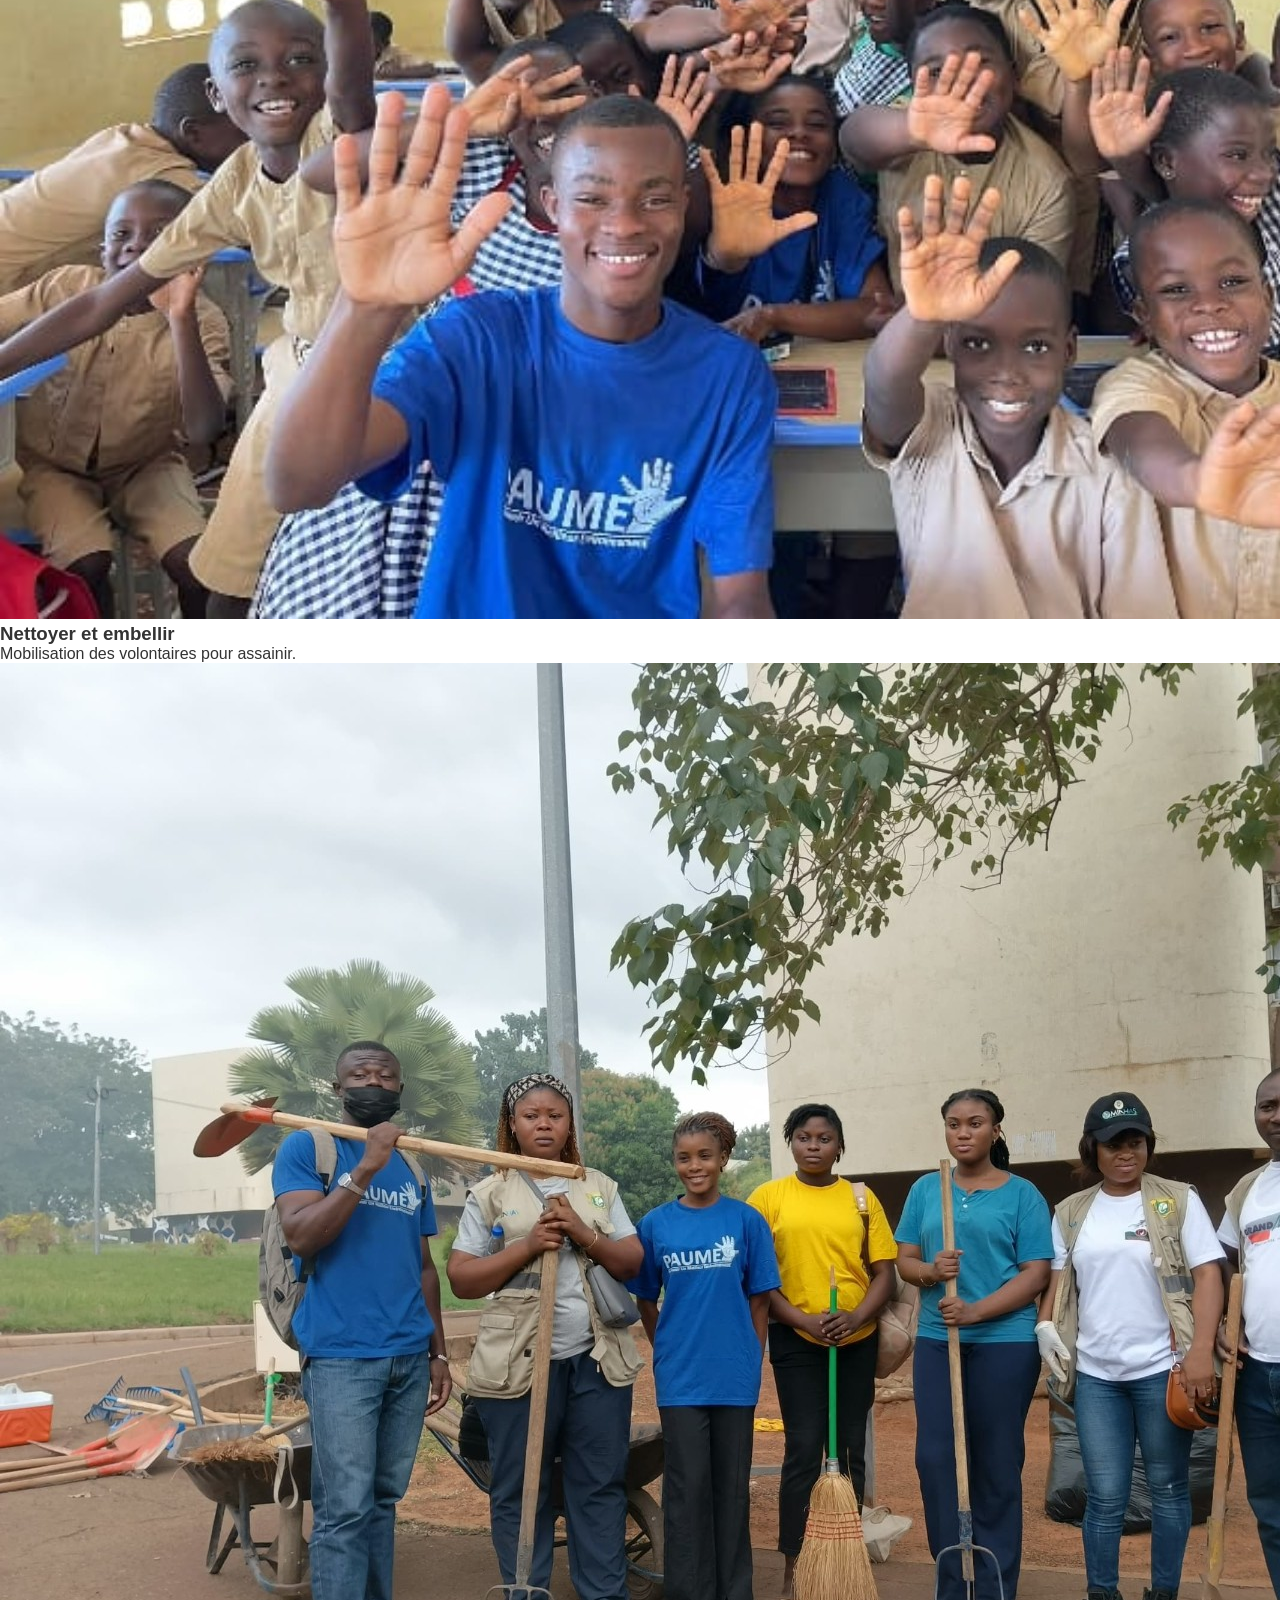
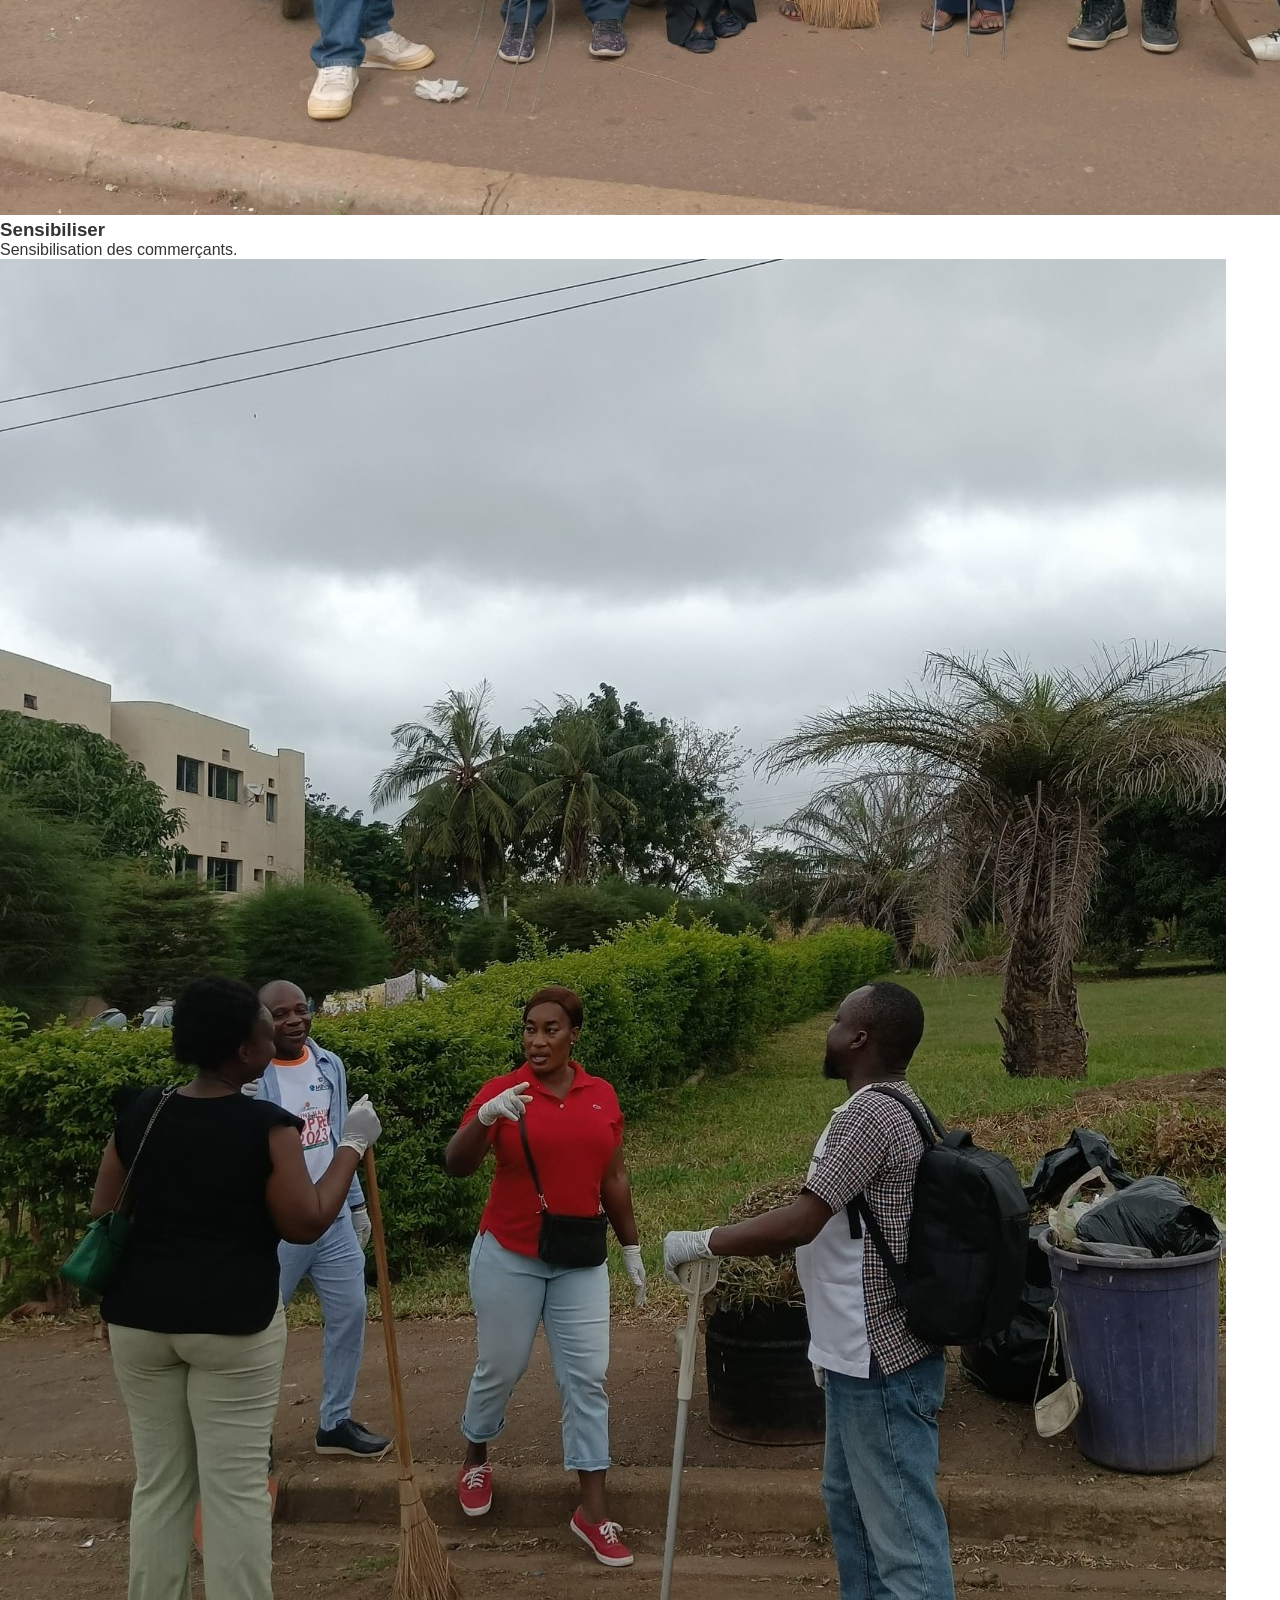
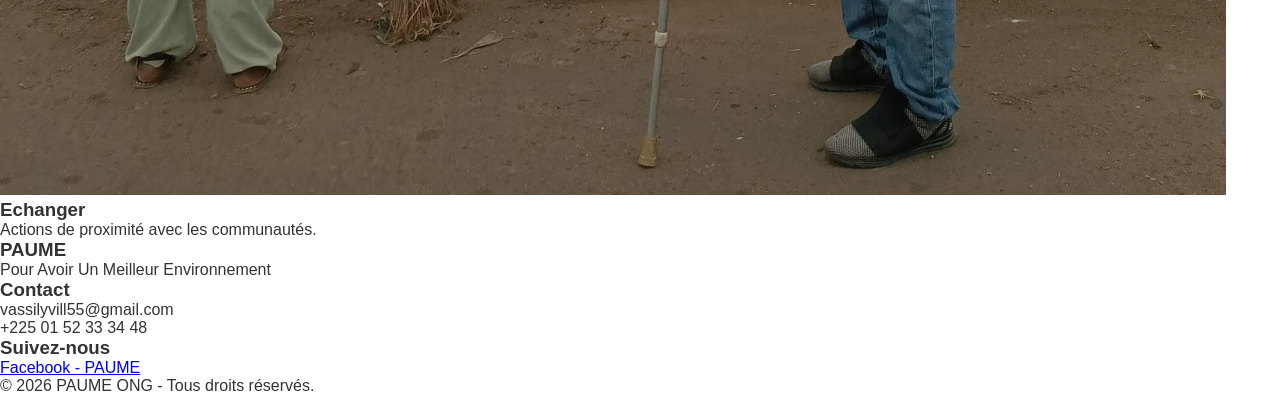
==== commit 1e3c96d3: "Update index.html" ====
--- a/index.html
+++ b/index.html
@@ -1,697 +1,76 @@
-<!doctype html>
+<!DOCTYPE html>
 <html lang="fr">
 <head>
-<meta charset="utf-8">
-<meta name="viewport" content="width=device-width,initial-scale=1">
-
-<title>Accueil | PAUME ONG</title>
-
-<meta name="description"
-content="PAUME — Pour Avoir Un Meilleur Environnement. Les volontaires du développement.">
-
+<meta charset="UTF-8">
+<meta name="viewport" content="width=device-width, initial-scale=1.0">
+<title>PAUME — Pour Avoir Un Meilleur Environnement</title>
 <link rel="stylesheet" href="style.css">
 </head>
-
 <body>
 
-<header class="site-header">
-  <div class="container header-inner">
-
-    <button
-      class="menu-btn"
-      aria-label="Ouvrir le menu"
-      aria-controls="drawer"
-      aria-expanded="false"
-      onclick="openMenu()"
-    >
-      <span></span>
-      <span></span>
-      <span></span>
-    </button>
-
-    <a class="brand" href="index.html" aria-label="PAUME — accueil">
-      <img
-        class="logo"
-        src="assets/logo.jpg"
-        alt="PAUME — Pour Avoir Un Meilleur Environnement"
-      >
-    </a>
-
-    <a class="header-cta" href="soutenir.html">
-      Nous soutenir
-    </a>
-
-  </div>
+<header class="topbar">
+  <img class="logo" src="logo.jpg" alt="PAUME">
+  <a href="#contact" class="btn btn-primary">Nous rejoindre</a>
 </header>
 
-
-<!-- MENU LATERAL -->
-<aside id="drawer" class="drawer" aria-hidden="true">
-
-  <div
-    class="drawer-backdrop"
-    data-close
-    onclick="closeMenu()"
-  ></div>
-
-  <div
-    class="drawer-panel"
-    role="dialog"
-    aria-label="Menu principal"
-  >
-
-    <div class="drawer-top">
-
-      <img
-        class="drawer-logo"
-        src="assets/logo.jpg"
-        alt="PAUME"
-      >
-
-      <button
-        class="close"
-        aria-label="Fermer le menu"
-        data-close
-        onclick="closeMenu()"
-      >
-        ×
-      </button>
-
+<section class="hero">
+  <div class="hero-copy">
+    <h1>AGIR POUR<br>UN AVENIR DURABLE</h1>
+    <hr class="rule">
+    <p>Ensemble, construisons un environnement sain, une société solidaire et un futur meilleur pour tous.</p>
+    <div class="hero-actions">
+      <a href="#actions" class="btn btn-primary">Découvrir nos actions</a>
+      <a href="#contact" class="btn btn-outline">Nous soutenir</a>
     </div>
-
-    <nav class="drawer-nav" aria-label="Navigation principale">
-
-      <a href="index.html">Accueil</a>
-
-      <a href="qui-sommes-nous.html">
-        Qui sommes-nous
-      </a>
-
-      <a href="domaines.html">
-        Nos domaines
-      </a>
-
-      <a href="projets.html">
-        Nos projets
-      </a>
-
-      <a href="actualites.html">
-        Actualités
-      </a>
-
-      <a href="galerie.html">
-        Galerie
-      </a>
-
-      <a href="nous-rejoindre.html">
-        Nous rejoindre
-      </a>
-
-      <a href="soutenir.html">
-        Nous soutenir
-      </a>
-
-      <a href="rapports.html">
-        Rapports annuels
-      </a>
-
-      <a href="contact.html">
-        Contact
-      </a>
-
-    </nav>
-
   </div>
-
-</aside>
-
-
-<!-- HERO -->
-<section class="hero">
-
   <div class="hero-media">
-
-    <img
-      src="assets/terrain-01-nettoyage-equipe.jpg"
-      alt="Volontaires mobilisés lors d'une action de nettoyage PAUME"
-    >
-
+    <img src="photo1.jpg" alt="Volontaires PAUME">
   </div>
-
-  <div class="container hero-content">
-
-    <div class="hero-copy">
-
-      <span class="kicker">
-        PAUME ONG · Yamoussoukro
-      </span>
-
-      <h1>
-        Agir pour un avenir durable.
-      </h1>
-
-      <div class="underline"></div>
-
-      <p>
-        Pour Avoir Un Meilleur Environnement :
-        des volontaires engagés pour la salubrité,
-        la sensibilisation, la solidarité et le
-        développement humain durable.
-      </p>
-
-      <div class="actions">
-
-        <a
-          class="btn btn-primary"
-          href="projets.html"
-        >
-          Découvrir nos actions
-        </a>
-
-        <a
-          class="btn btn-outline"
-          href="soutenir.html"
-        >
-          Nous soutenir
-        </a>
-
-      </div>
-
-    </div>
-
-  </div>
-
 </section>
 
-
-<!-- NAVIGATION RAPIDE -->
-<div class="quick-nav">
-
-  <div class="container">
-
-    <a href="index.html">Accueil</a>
-
-    <a href="qui-sommes-nous.html">
-      Qui sommes-nous
-    </a>
-
-    <a href="domaines.html">
-      Nos domaines
-    </a>
-
-    <a href="projets.html">
-      Nos projets
-    </a>
-
-    <a href="actualites.html">
-      Actualités
-    </a>
-
-    <a href="galerie.html">
-      Galerie
-    </a>
-
-    <a href="soutenir.html">
-      Nous soutenir
-    </a>
-
-    <a href="contact.html">
-      Contact
-    </a>
-
+<section class="mission">
+  <div class="mission-grid">
+    <div class="mission-media">
+      <img src="photo2.jpg" alt="Notre mission">
+    </div>
+    <div class="mission-copy">
+      <p class="eyebrow">Notre mission</p>
+      <h2>Pour Avoir Un Meilleur Environnement</h2>
+      <p>PAUME est une ONG engagée pour la protection de l'environnement et le développement humain durable à travers l'éducation, l'épanouissement, l'entraide et des initiatives économiques solidaires.</p>
+    </div>
   </div>
-
-</div>
-
-
-<!-- NOTRE MISSION -->
-<section class="section">
-
-  <div class="container mission">
-
-    <img
-      src="assets/terrain-04-equipe-paume.jpg"
-      alt="Équipe et volontaires PAUME réunis sur le terrain"
-    >
-
-    <div class="mission-copy">
-
-      <span class="kicker">
-        Notre mission
-      </span>
-
-      <h2>
-        Pour Avoir Un Meilleur Environnement
-      </h2>
-
-      <div class="underline"></div>
-
-      <p>
-        PAUME est une ONG engagée pour la protection
-        de l’environnement et le développement humain
-        durable à travers l’éducation, l’épanouissement,
-        l’entraide et des initiatives économiques
-        solidaires.
-      </p>
-
-      <a
-        class="text-link"
-        href="qui-sommes-nous.html"
-      >
-        Découvrir PAUME →
-      </a>
-
-    </div>
-
-  </div>
-
 </section>
 
-
-<!-- DOMAINES -->
-<section
-  class="section"
-  style="background:#f8fbff"
->
-
-  <div class="container">
-
-    <div class="section-head">
-
-      <span class="kicker">
-        Nos domaines d’intervention
-      </span>
-
-      <h2>
-        Agir sur le terrain, pour les personnes
-        et pour l’environnement
-      </h2>
-
-    </div>
-
-
-    <div class="domains">
-
-      <div class="domain">
-
-        <div class="icon">🌱</div>
-
-        <h3>
-          Environnement
-        </h3>
-
-        <p>
-          Reboisement, sensibilisation, salubrité
-          et protection de la biodiversité.
-        </p>
-
-      </div>
-
-
-      <div class="domain">
-
-        <div class="icon">📚</div>
-
-        <h3>
-          Éducation
-        </h3>
-
-        <p>
-          Formation, soutien scolaire et renforcement
-          des capacités des jeunes.
-        </p>
-
-      </div>
-
-
-      <div class="domain">
-
-        <div class="icon">⭐</div>
-
-        <h3>
-          Épanouissement
-        </h3>
-
-        <p>
-          Leadership, développement personnel
-          et autonomisation des jeunes.
-        </p>
-
-      </div>
-
-
-      <div class="domain">
-
-        <div class="icon">🤝</div>
-
-        <h3>
-          Entraide
-        </h3>
-
-        <p>
-          Actions sociales, solidarité et soutien
-          aux populations vulnérables.
-        </p>
-
-      </div>
-
-
-      <div class="domain">
-
-        <div class="icon">📈</div>
-
-        <h3>
-          Économie
-        </h3>
-
-        <p>
-          Entrepreneuriat, insertion professionnelle
-          et développement local.
-        </p>
-
-      </div>
-
-    </div>
-
+<section class="domains">
+  <h2 class="section-title">Nos domaines d'intervention</h2>
+  <div class="domain-grid">
+    <div class="domain-card"><div class="domain-icon">🌱</div><h3>Environnement</h3><p>Reboisement, sensibilisation, salubrité.</p></div>
+    <div class="domain-card"><div class="domain-icon">📚</div><h3>Education</h3><p>Formation, soutien scolaire.</p></div>
+    <div class="domain-card"><div class="domain-icon">💪</div><h3>Epanouissement</h3><p>Leadership, développement personnel.</p></div>
+    <div class="domain-card"><div class="domain-icon">❤️</div><h3>Entraide</h3><p>Actions sociales, solidarité.</p></div>
+    <div class="domain-card"><div class="domain-icon">💼</div><h3>Economie</h3><p>Entrepreneuriat, insertion.</p></div>
   </div>
-
 </section>
 
-
-<!-- PAUME EN ACTION -->
-<section class="section">
-
-  <div class="container">
-
-    <div class="section-head">
-
-      <span class="kicker">
-        PAUME en action
-      </span>
-
-      <h2>
-        Des volontaires qui passent à l’action.
-      </h2>
-
-      <p>
-        Quelques images des opérations de terrain,
-        de sensibilisation et de mobilisation
-        communautaire.
-      </p>
-
-    </div>
-
-
-    <div class="cards">
-
-
-      <!-- PHOTO 1 -->
-      <article class="card">
-
-        <img
-          src="assets/terrain-02-balayage.jpg"
-          alt="Volontaire PAUME participant au nettoyage d'une rue"
-        >
-
-        <div class="card-body">
-
-          <span class="badge">
-            Salubrité
-          </span>
-
-          <h3>
-            Nettoyer et embellir
-          </h3>
-
-          <p>
-            Mobilisation des volontaires pour améliorer
-            le cadre de vie.
-          </p>
-
-        </div>
-
-      </article>
-
-
-      <!-- PHOTO 2 -->
-      <article class="card">
-
-        <img
-          src="assets/terrain-08-sensibilisation-marche.jpg"
-          alt="Sensibilisation de commerçants sur un marché"
-        >
-
-        <div class="card-body">
-
-          <span class="badge">
-            Sensibilisation
-          </span>
-
-          <h3>
-            Échanger avec les communautés
-          </h3>
-
-          <p>
-            Des actions de proximité pour faire évoluer
-            les pratiques.
-          </p>
-
-        </div>
-
-      </article>
-
-
-      <!-- PHOTO 3 -->
-      <article class="card">
-
-        <img
-          src="assets/terrain-09-volontaires-nettoyage.jpg"
-          alt="Volontaires PAUME en action de nettoyage"
-        >
-
-        <div class="card-body">
-
-          <span class="badge">
-            Engagement
-          </span>
-
-          <h3>
-            Agir ensemble
-          </h3>
-
-          <p>
-            Des équipes mobilisées autour d’un objectif
-            commun.
-          </p>
-
-        </div>
-
-      </article>
-
-
-    </div>
-
-
-    <div class="center">
-
-      <a
-        class="btn btn-primary"
-        href="galerie.html"
-      >
-        Voir toute la galerie
-      </a>
-
-    </div>
-
+<section class="actions" id="actions">
+  <h2 class="section-title">Des volontaires qui passent à l'action</h2>
+  <div class="action-grid">
+    <div class="action-card"><img src="photo3.jpg" alt=""><h3>Nettoyer et embellir</h3><p>Mobilisation des volontaires pour assainir.</p></div>
+    <div class="action-card"><img src="photo4.jpg" alt=""><h3>Sensibiliser</h3><p>Sensibilisation des commerçants.</p></div>
+    <div class="action-card"><img src="photo5.jpg" alt=""><h3>Echanger</h3><p>Actions de proximité avec les communautés.</p></div>
   </div>
-
 </section>
 
-
-<!-- IMPACT -->
-<section class="section section-soft">
-
-  <div class="container impact-strip">
-
-    <div>
-
-      <span class="kicker">
-        Sur le terrain
-      </span>
-
-      <h2>
-        Une action locale, un impact collectif.
-      </h2>
-
-      <p>
-        Les photos de cette galerie témoignent
-        de la mobilisation de PAUME aux côtés
-        des bénévoles, communautés et partenaires.
-      </p>
-
+<footer id="contact">
+  <div class="footer-top">
+    <div class="footer-grid">
+      <div class="footer-col"><h3>PAUME</h3><p>Pour Avoir Un Meilleur Environnement</p></div>
+      <div class="footer-col"><h3>Contact</h3><p>vassilyvill55@gmail.com</p><p>+225 01 52 33 34 48</p></div>
+      <div class="footer-col"><h3>Suivez-nous</h3><a href="#">Facebook - PAUME</a></div>
     </div>
-
-
-    <a
-      class="btn btn-outline"
-      href="actualites.html"
-    >
-      Voir les actualités
-    </a>
-
   </div>
-
-</section>
-
-
-<!-- APPEL À L'ACTION -->
-<section class="section">
-
-  <div class="container">
-
-    <div class="cta">
-
-      <div>
-
-        <span class="kicker">
-          Rejoignez le mouvement
-        </span>
-
-        <h2>
-          Votre engagement peut faire la différence.
-        </h2>
-
-        <p>
-          Adhérez à PAUME, devenez bénévole
-          ou soutenez une action.
-        </p>
-
-      </div>
-
-
-      <div class="actions">
-
-        <a
-          class="btn btn-primary"
-          href="nous-rejoindre.html"
-        >
-          Nous rejoindre
-        </a>
-
-        <a
-          class="btn btn-outline"
-          href="soutenir.html"
-        >
-          Nous soutenir
-        </a>
-
-      </div>
-
-    </div>
-
-  </div>
-
-</section>
-
-
-<!-- FOOTER -->
-<footer>
-
-  <div class="container footer-grid">
-
-
-    <div>
-
-      <img
-        class="footer-logo"
-        src="assets/logo.jpg"
-        alt="PAUME"
-      >
-
-      <p>
-        Pour Avoir Un Meilleur Environnement.<br>
-        Les volontaires du développement.
-      </p>
-
-    </div>
-
-
-    <div>
-
-      <h3>
-        Navigation
-      </h3>
-
-      <a href="qui-sommes-nous.html">
-        Qui sommes-nous
-      </a>
-
-      <a href="domaines.html">
-        Nos domaines
-      </a>
-
-      <a href="projets.html">
-        Nos projets
-      </a>
-
-      <a href="actualites.html">
-        Actualités
-      </a>
-
-      <a href="contact.html">
-        Contact
-      </a>
-
-    </div>
-
-
-    <div>
-
-      <h3>
-        Nous contacter
-      </h3>
-
-      <a href="mailto:yaodavila557@gmail.com">
-        yaodavila557@gmail.com
-      </a>
-
-      <a
-        href="https://wa.me/2250152333448"
-        target="_blank"
-        rel="noopener"
-      >
-        WhatsApp : +225 01 52 33 34 48
-      </a>
-
-      <a href="mailto:auxiliairenicodeme095@gmail.com">
-        auxiliairenicodeme095@gmail.com
-      </a>
-
-      <a href="tel:+2250708270588">
-        +225 07 08 27 05 88
-      </a>
-
-      <a
-        href="https://www.facebook.com/share/1BjB2amHgY/?mibextid=wwXIfr"
-        target="_blank"
-        rel="noopener"
-      >
-        Facebook : PAUME
-      </a>
-
-    </div>
-
-  </div>
-
-
-  <div class="copyright">
-    © 2026 PAUME ONG — Tous droits réservés.
-  </div>
-
+  <div class="footer-bottom">© 2026 PAUME ONG - Tous droits réservés.</div>
 </footer>
-
-
-<script src="script.js"></script>
 
 </body>
 </html>
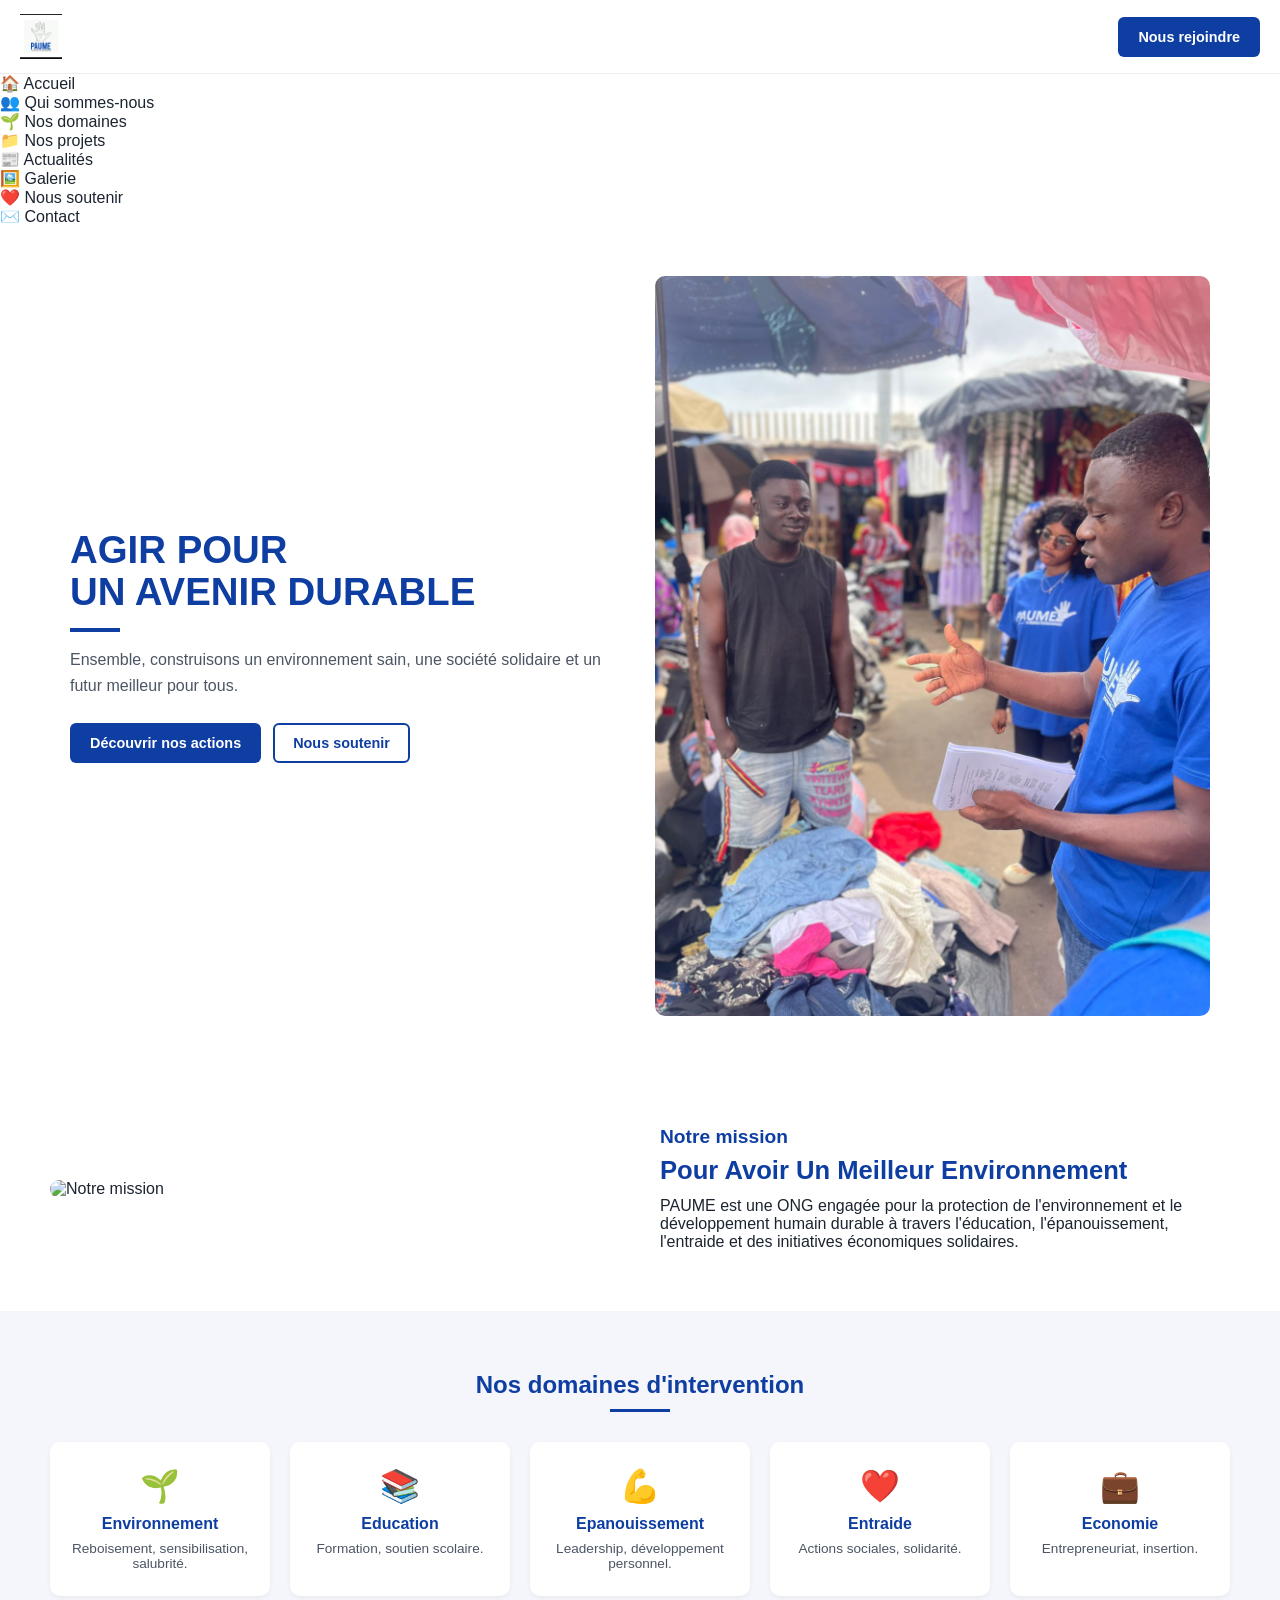
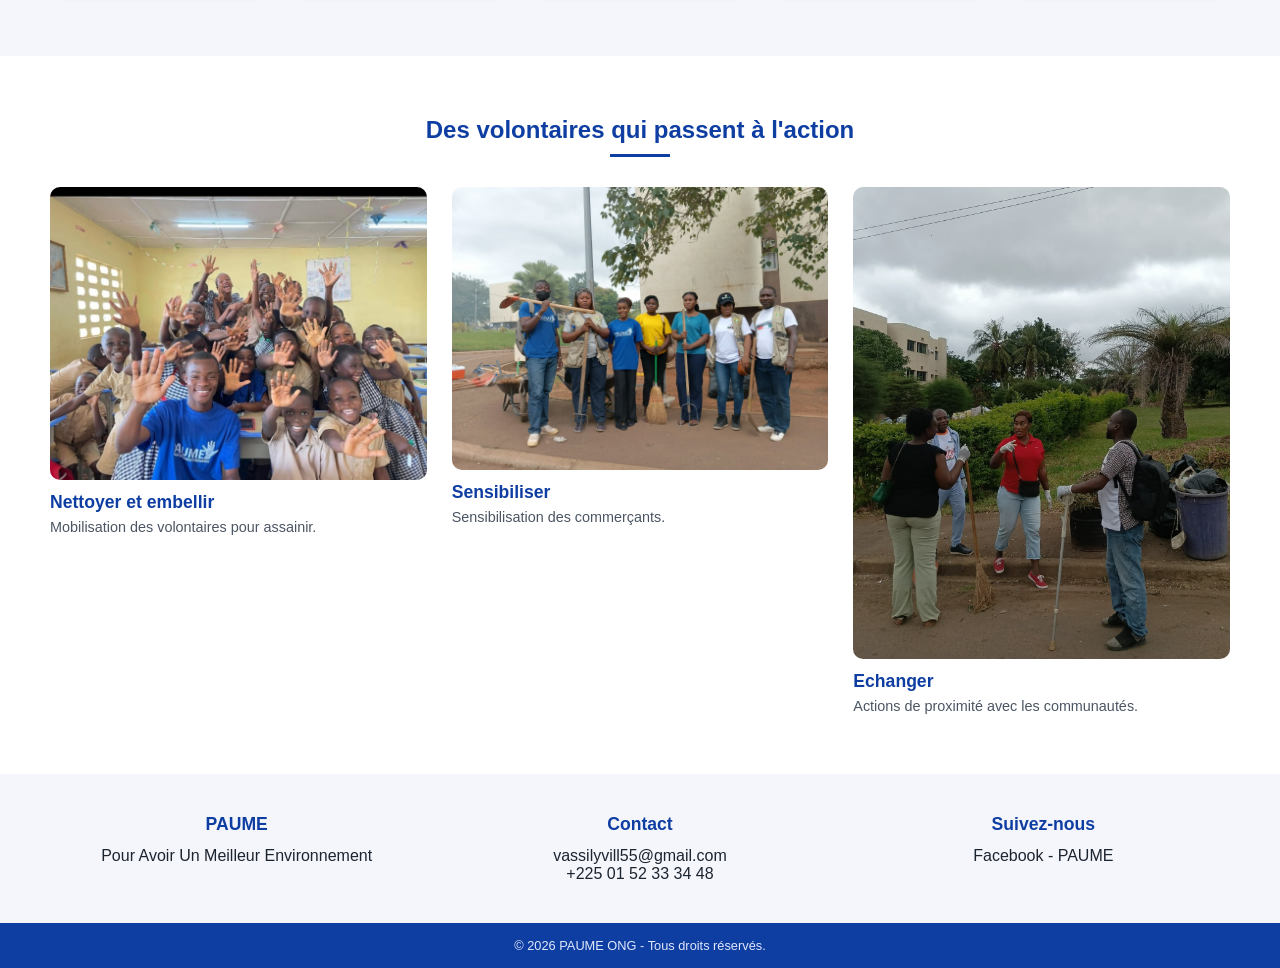
==== commit a9844bea: "Update index.html" ====
--- a/index.html
+++ b/index.html
@@ -12,7 +12,19 @@
   <img class="logo" src="logo.jpg" alt="PAUME">
   <a href="#contact" class="btn btn-primary">Nous rejoindre</a>
 </header>
-
+<!-- ── MENU BLEU ── -->
+<nav class="nav">
+  <ul>
+    <li><a href="#" class="active">🏠 Accueil</a></li>
+    <li><a href="#">👥 Qui sommes-nous</a></li>
+    <li><a href="#">🌱 Nos domaines</a></li>
+    <li><a href="#">📁 Nos projets</a></li>
+    <li><a href="#">📰 Actualités</a></li>
+    <li><a href="#">🖼️ Galerie</a></li>
+    <li><a href="#">❤️ Nous soutenir</a></li>
+    <li><a href="#">✉️ Contact</a></li>
+  </ul>
+</nav>
 <section class="hero">
   <div class="hero-copy">
     <h1>AGIR POUR<br>UN AVENIR DURABLE</h1>
--- a/style.css
+++ b/style.css
@@ -1,42 +1,76 @@
-* { margin: 0; padding: 0; box-sizing: border-box; font-family: 'Segoe UI', Arial, sans-serif; }
-body { color: #333; background: #fff; }
-.container { width: 90%; max-width: 1200px; margin: 0 auto; }
+:root{
+  --blue-900:#0b2e73;
+  --blue-800:#0f3ea3;
+  --blue-50:#eef3fc;
+  --grey-900:#1c2430;
+  --grey-600:#4b5563;
+  --grey-100:#f4f6fb;
+  --white:#ffffff;
+  --radius:10px;
+}
+*{box-sizing:border-box;margin:0;padding:0;}
+body{font-family:"Segoe UI",Roboto,Arial,sans-serif;color:var(--grey-900);background:var(--white);}
+a{text-decoration:none;color:inherit;}
+img{max-width:100%;display:block;}
+.container{max-width:1180px;margin:0 auto;padding:0 20px;}
 
 /* HEADER */
-.top-bar { display: flex; justify-content: space-between; align-items: center; padding: 15px 0; }
-.logo-area { display: flex; align-items: center; gap: 12px; }
-.logo { width: 55px; height: 55px; object-fit: contain; }
-.logo-area h1 { color: #0047AB; font-size: 26px; }
-.logo-area p { font-size: 12px; color: #555; }
-.btn-rejoindre { background: #0047AB; color: white; padding: 10px 20px; border-radius: 8px; text-decoration: none; font-weight: bold; }
-
-/* MENU BLEU */
-.main-nav { background: #0047AB; padding: 14px 0; }
-.main-nav .container { display: flex; flex-wrap: wrap; gap: 25px; justify-content: center; }
-.main-nav a { color: white; text-decoration: none; font-size: 15px; font-weight: 500; }
-.main-nav a.active { border-bottom: 2px solid white; }
+.topbar{display:flex;align-items:center;justify-content:space-between;padding:14px 20px;border-bottom:1px solid #eee;background:#fff;position:sticky;top:0;z-index:10;}
+.logo{height:45px;}
+.btn{display:inline-block;padding:10px 18px;border-radius:6px;font-weight:700;font-size:0.9rem;cursor:pointer;border:2px solid transparent;}
+.btn-primary{background:var(--blue-800);color:#fff;}
+.btn-outline{background:#fff;color:var(--blue-800);border-color:var(--blue-800);}
 
 /* HERO */
-.hero { padding: 70px 0; }
-.hero-content { display: flex; align-items: center; gap: 50px; }
-.hero-text h2 { color: #0047AB; font-size: 42px; line-height: 1.2; font-weight: 800; }
-.ligne { width: 70px; height: 4px; background: #0047AB; margin: 15px 0; border-radius: 2px; }
-.hero-img img { width: 100%; border-radius: 12px; }
-.hero-btns { margin-top: 25px; display: flex; gap: 15px; }
-.btn { padding: 14px 28px; border-radius: 8px; text-decoration: none; font-weight: bold; display: inline-block; }
-.btn-bleu { background: #0047AB; color: white; }
-.btn-blanc { border: 2px solid #0047AB; color: #0047AB; background: white; }
+.hero{display:grid;grid-template-columns:1fr 1fr;gap:30px;align-items:center;padding:50px 20px;max-width:1180px;margin:0 auto;}
+.hero-copy h1{font-size:2.4rem;line-height:1.1;color:var(--blue-800);margin-bottom:15px;font-weight:800;}
+.rule{width:50px;height:4px;background:var(--blue-800);border:none;margin-bottom:15px;}
+.hero-copy p{font-size:1rem;color:var(--grey-600);margin-bottom:25px;line-height:1.6;}
+.hero-actions{display:flex;gap:12px;flex-wrap:wrap;}
+.hero-media img{border-radius:var(--radius);}
 
 /* MISSION */
-.mission { padding: 60px 0; background: #f5f9ff; }
-.mission-content { display: flex; gap: 50px; align-items: center; }
-.mission-content img { width: 50%; border-radius: 12px; }
-.mission-content h3 { color: #0047AB; font-size: 24px; margin-bottom: 15px; }
+.mission{padding:60px 20px;}
+.mission-grid{display:grid;grid-template-columns:1fr 1fr;gap:40px;align-items:center;max-width:1180px;margin:0 auto;}
+.mission-media img{border-radius:var(--radius);}
+.eyebrow{color:var(--blue-800);font-weight:800;font-size:1.2rem;margin-bottom:8px;}
+.mission-copy h2{color:var(--blue-800);font-size:1.6rem;margin-bottom:12px;}
 
-/* TITRES DE SECTION */
-.section-title { text-align: center; padding: 60px 0 30px; }
-.section-title h3 { color: #0047AB; font-size: 28px; font-weight: 700; }
-.ligne-centre { width: 80px; height: 4px; background: #0047AB; margin: 12px auto 0; border-radius: 2px; }
+/* DOMAINES */
+.domains{background:var(--grey-100);padding:60px 20px;}
+.section-title{text-align:center;color:var(--blue-800);font-weight:800;font-size:1.5rem;margin-bottom:10px;}
+.section-title::after{content:"";display:block;width:60px;height:3px;background:var(--blue-800);margin:10px auto 30px;}
+.domain-grid{display:grid;grid-template-columns:repeat(5,1fr);gap:20px;max-width:1180px;margin:0 auto;}
+.domain-card{background:#fff;border-radius:var(--radius);padding:25px 15px;text-align:center;box-shadow:0 2px 5px rgba(0,0,0,0.05);}
+.domain-icon{font-size:2rem;margin-bottom:10px;}
+.domain-card h3{color:var(--blue-800);font-size:1rem;margin-bottom:8px;}
+.domain-card p{color:var(--grey-600);font-size:0.85rem;}
 
-/* DOMAINES - LES 5 CARTES */
-.domaines-grid { display: grid; grid-template-columns: repeat(5, 1
+/* ACTIONS */
+.actions{padding:60px 20px;}
+.action-grid{display:grid;grid-template-columns:repeat(3,1fr);gap:25px;max-width:1180px;margin:0 auto;}
+.action-card img{border-radius:var(--radius);margin-bottom:12px;}
+.action-card h3{color:var(--blue-800);font-size:1.1rem;margin-bottom:6px;}
+.action-card p{color:var(--grey-600);font-size:0.9rem;}
+
+/* FOOTER */
+footer{background:var(--grey-100);}
+.footer-top{padding:40px 20px;}
+.footer-grid{display:grid;grid-template-columns:repeat(3,1fr);gap:30px;max-width:1180px;margin:0 auto;text-align:center;}
+.footer-col h3{color:var(--blue-800);font-size:1.1rem;margin-bottom:12px;}
+.footer-bottom{background:var(--blue-800);color:#dfe8fb;text-align:center;padding:15px;font-size:0.8rem;}
+
+/* RESPONSIVE */
+@media (max-width:980px){
+  .domain-grid{grid-template-columns:repeat(3,1fr);}
+  .action-grid{grid-template-columns:repeat(2,1fr);}
+  .footer-grid{grid-template-columns:1fr;}
+}
+@media (max-width:760px){
+  .hero{grid-template-columns:1fr;}
+  .hero-media{order:-1;}
+  .hero-copy h1{font-size:1.8rem;}
+  .mission-grid{grid-template-columns:1fr;}
+  .domain-grid{grid-template-columns:repeat(2,1fr);}
+  .action-grid{grid-template-columns:1fr;}
+}
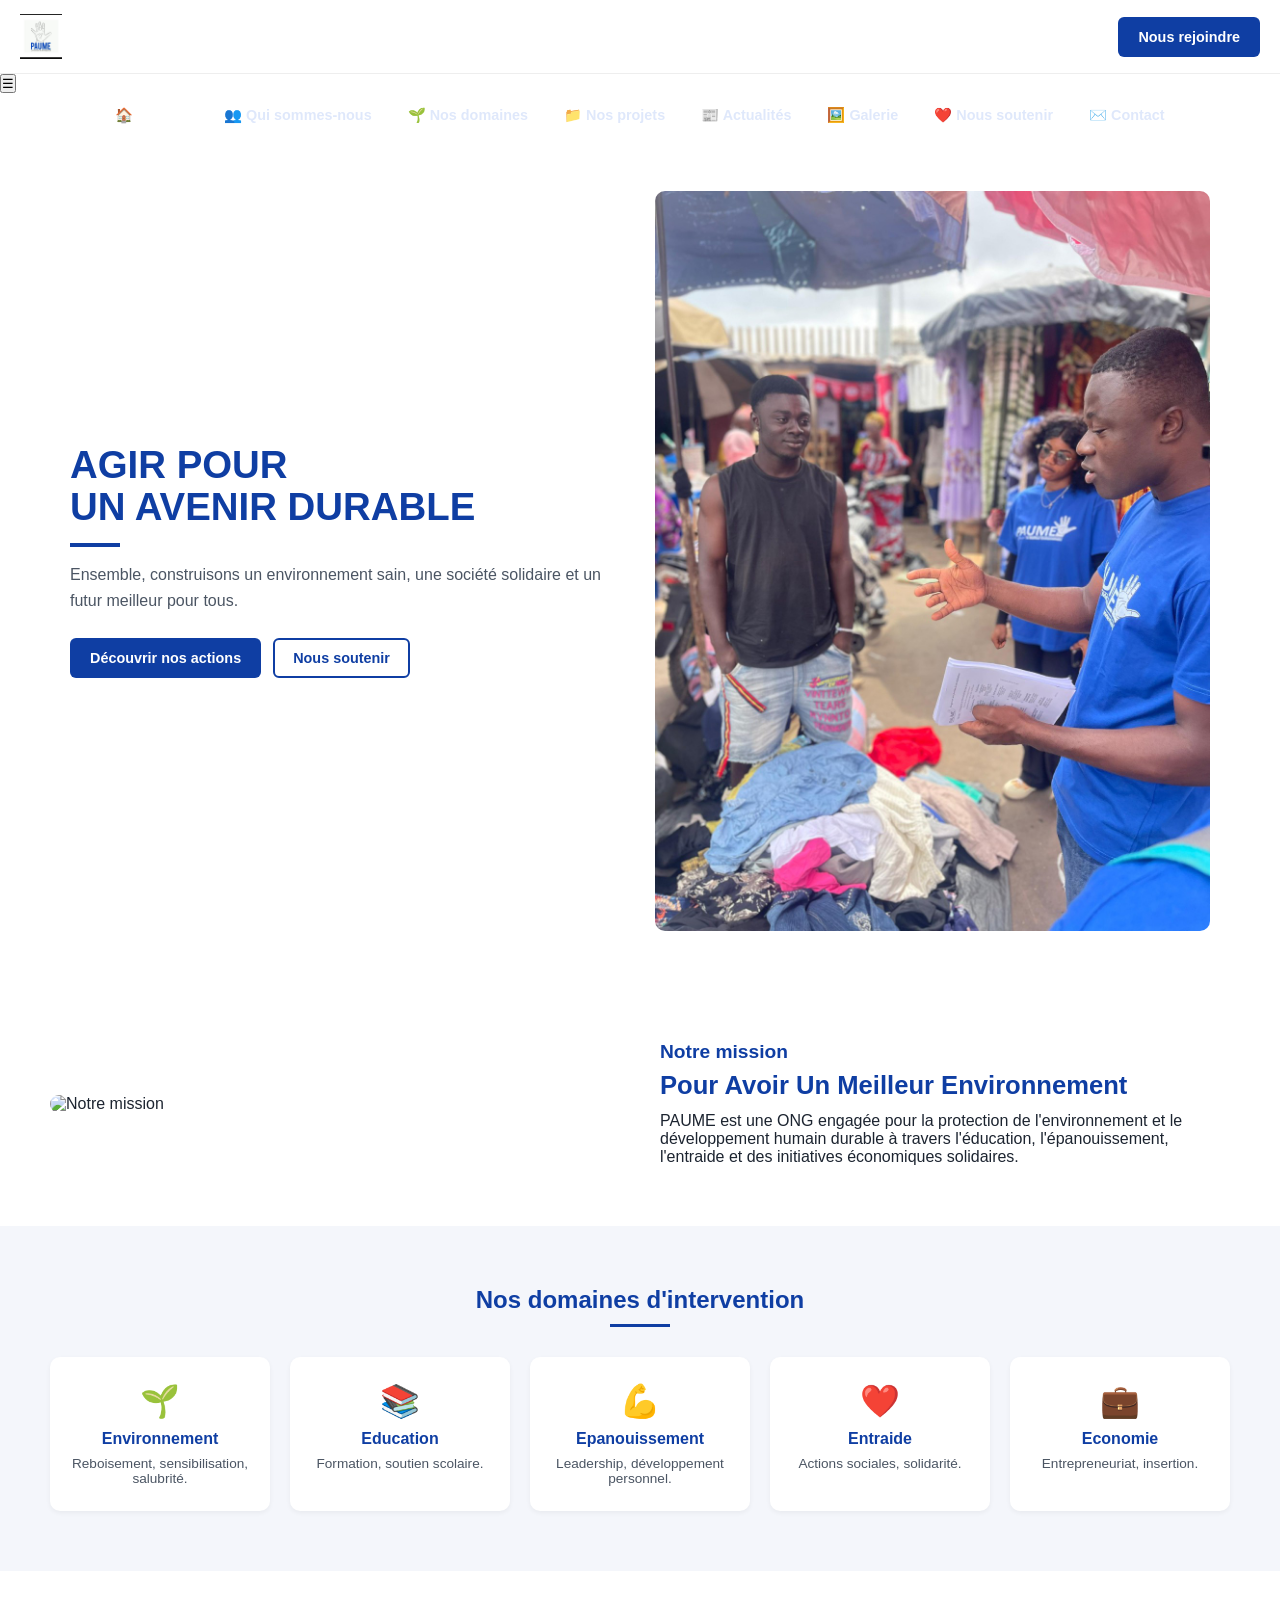
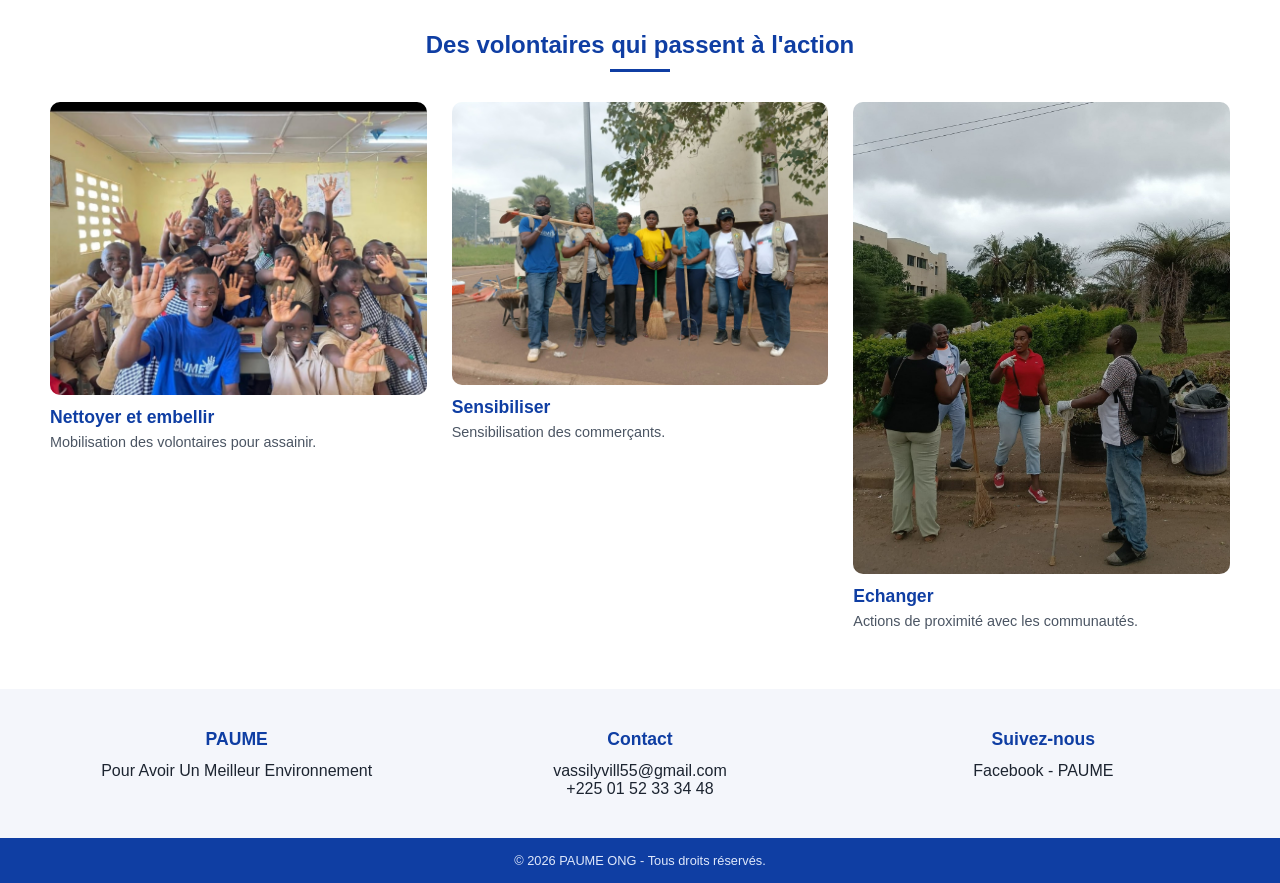
==== commit a26cd093: "Update index.html" ====
--- a/index.html
+++ b/index.html
@@ -12,8 +12,9 @@
   <img class="logo" src="logo.jpg" alt="PAUME">
   <a href="#contact" class="btn btn-primary">Nous rejoindre</a>
 </header>
-<!-- ── MENU BLEU ── -->
-<nav class="nav">
+<nav class="navigation">
+  <button class="burger" aria-label="Ouvrir le menu">☰</button>
+  <ul>
   <ul>
     <li><a href="#" class="active">🏠 Accueil</a></li>
     <li><a href="#">👥 Qui sommes-nous</a></li>
--- a/style.css
+++ b/style.css
@@ -74,3 +74,19 @@
   .domain-grid{grid-template-columns:repeat(2,1fr);}
   .action-grid{grid-template-columns:1fr;}
 }
+/* MENU BLEU */
+.navigation{
+  background:var(--bleu-800);
+}
+.navigation ul{
+  list-style:none;display:flex;margin:0;padding:0;
+  max-width:1180px;margin:0 auto;overflow-x:auto;
+}
+.navigation li{flex:0 0 auto;}
+.navigation a{
+  display:flex;align-items:center;gap:6px;color:#dfe8fb;
+  padding:14px 18px;font-weight:600;font-size:0.9rem;white-space:nowrap;
+  border-bottom:3px solid transparent;transition:0.2s;
+}
+.navigation a:hover{background:rgba(255,255,255,0.1);color:#fff;}
+.navigation a.active{color:#fff;border-bottom-color:#fff;background:rgba(255,255,255,0.08);}
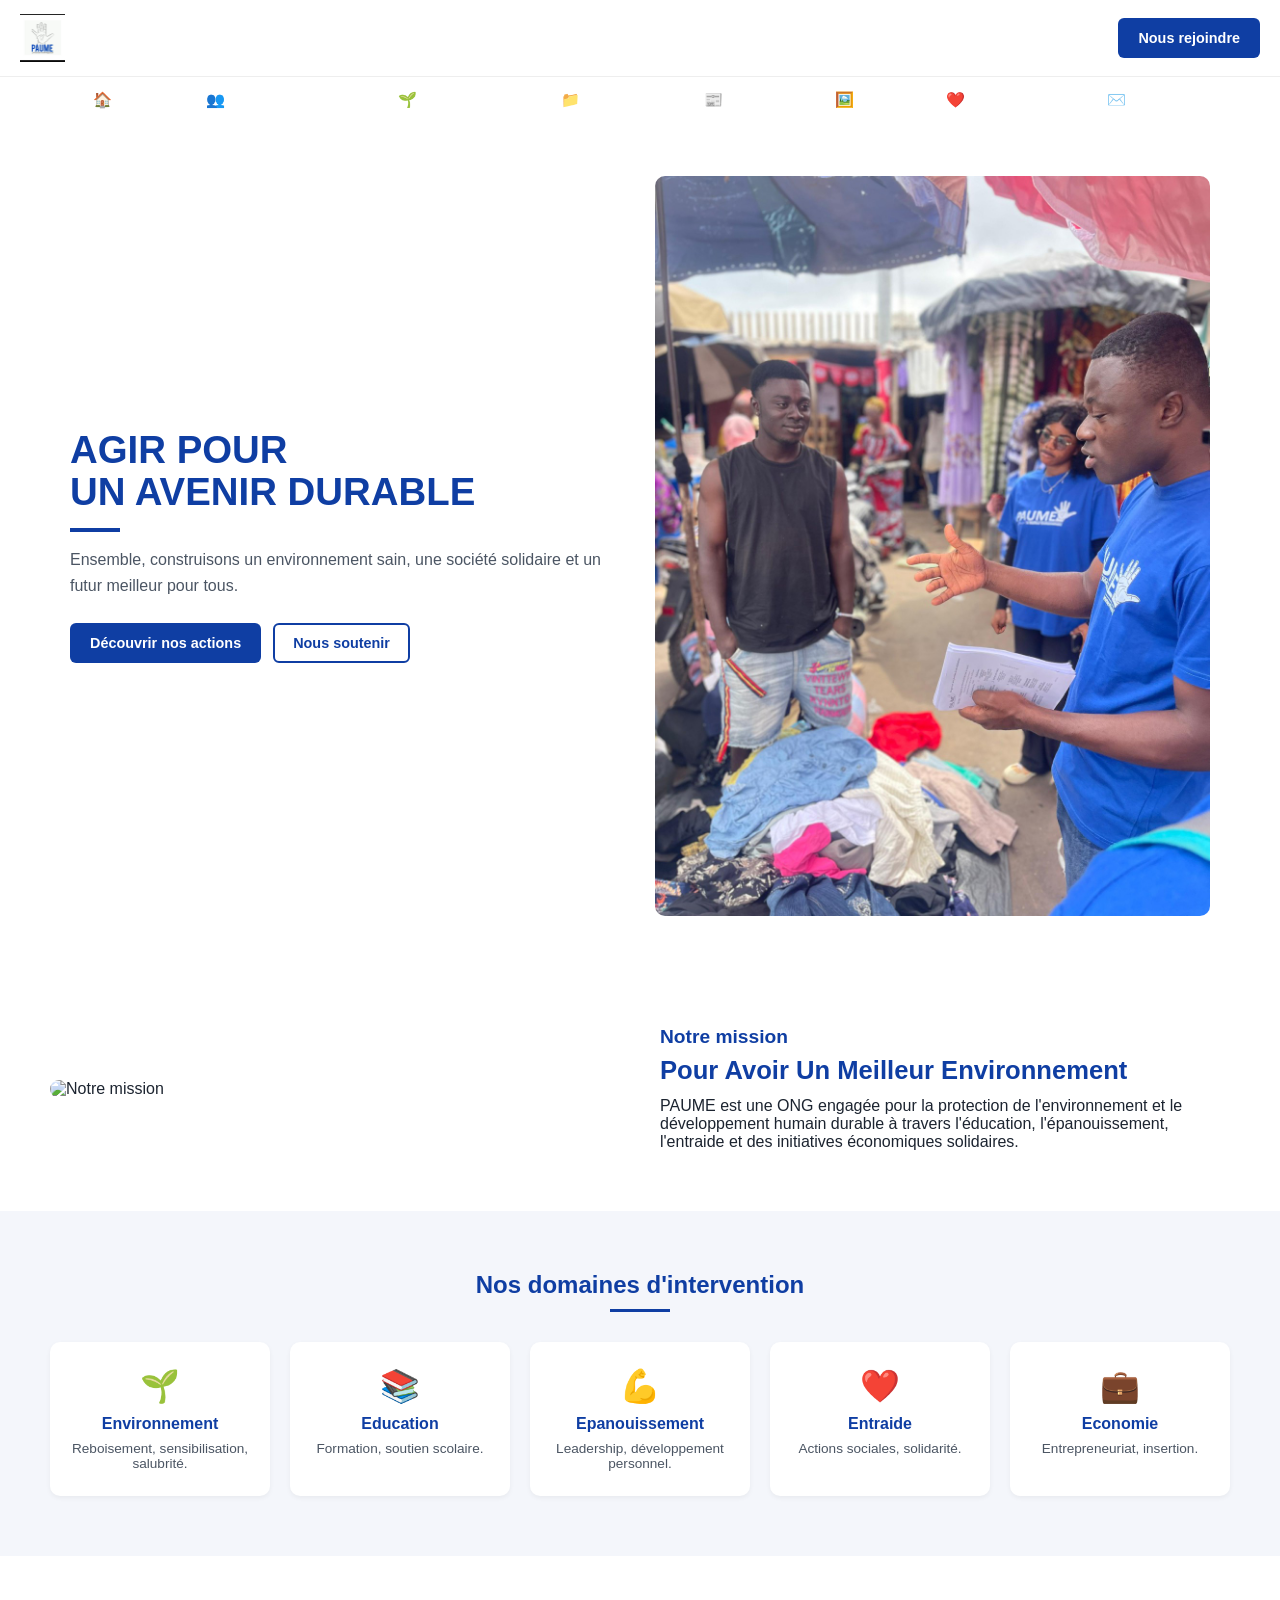
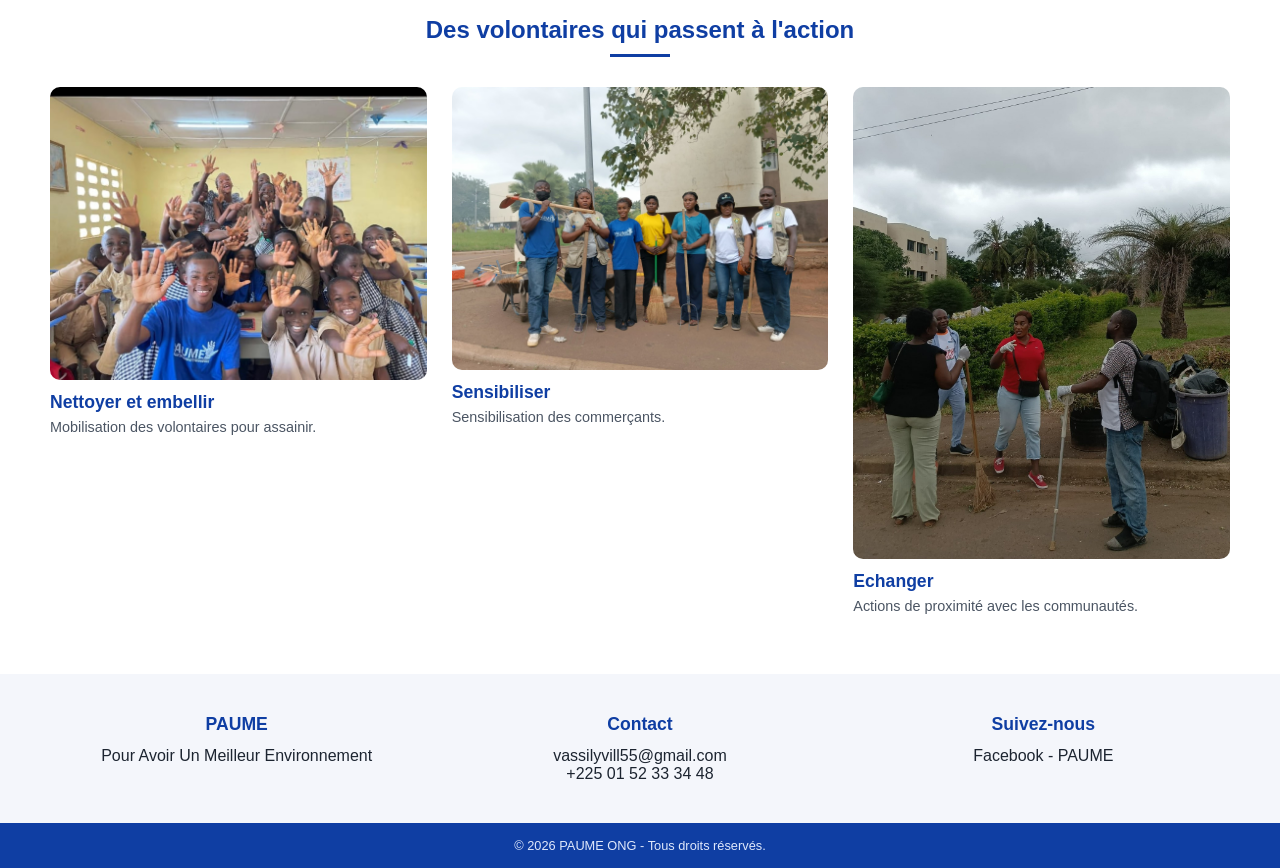
==== commit fe3ad4a8: "Update index.html" ====
--- a/index.html
+++ b/index.html
@@ -84,6 +84,16 @@
   </div>
   <div class="footer-bottom">© 2026 PAUME ONG - Tous droits réservés.</div>
 </footer>
+  </div>
+</footer>
+
+<script>
+const burger = document.querySelector('.burger');
+const menu = document.querySelector('.navigation ul');
+burger.addEventListener('click', () => {
+  menu.classList.toggle('open');
+});
+</script>
 
 </body>
 </html>
--- a/style.css
+++ b/style.css
@@ -74,19 +74,36 @@
   .domain-grid{grid-template-columns:repeat(2,1fr);}
   .action-grid{grid-template-columns:1fr;}
 }
-/* MENU BLEU */
-.navigation{
-  background:var(--bleu-800);
+/* BOUTON BURGER BLEU */
+.burger{
+  display:none; background:var(--bleu-800); color:#fff; border:none;
+  font-size:28px; padding:10px 16px; cursor:pointer; margin-left:auto;
+  border-radius:6px;
 }
+.burger:hover{ background:#1d4ed8; }
+
+/* MENU BLEU PC */
+.navigation{ background:var(--bleu-800); }
 .navigation ul{
   list-style:none;display:flex;margin:0;padding:0;
   max-width:1180px;margin:0 auto;overflow-x:auto;
 }
-.navigation li{flex:0 0 auto;}
 .navigation a{
-  display:flex;align-items:center;gap:6px;color:#dfe8fb;
-  padding:14px 18px;font-weight:600;font-size:0.9rem;white-space:nowrap;
-  border-bottom:3px solid transparent;transition:0.2s;
+  display:flex;align-items:center;gap:6px;color:#fff;
+  padding:14px 18px;font-weight:700;font-size:0.95rem;white-space:nowrap;
+  border-bottom:3px solid transparent;transition:0.2s;text-decoration:none;
 }
-.navigation a:hover{background:rgba(255,255,255,0.1);color:#fff;}
-.navigation a.active{color:#fff;border-bottom-color:#fff;background:rgba(255,255,255,0.08);}
+.navigation a:hover{background:rgba(255,255,255,0.1);}
+
+/* VERSION MOBILE */
+@media (max-width:900px){
+  .burger{display:block;}
+  .topbar{justify-content:space-between;}
+  .navigation ul{
+    display:none; flex-direction:column; width:100%; background:var(--bleu-800);
+  }
+  .navigation ul.open{display:flex;}
+  .navigation a{border-bottom:1px solid rgba(255,255,255,0.1);}
+}
+/* LOGO PLUS GRAND */
+.topbar img{ height:48px; width:auto; }
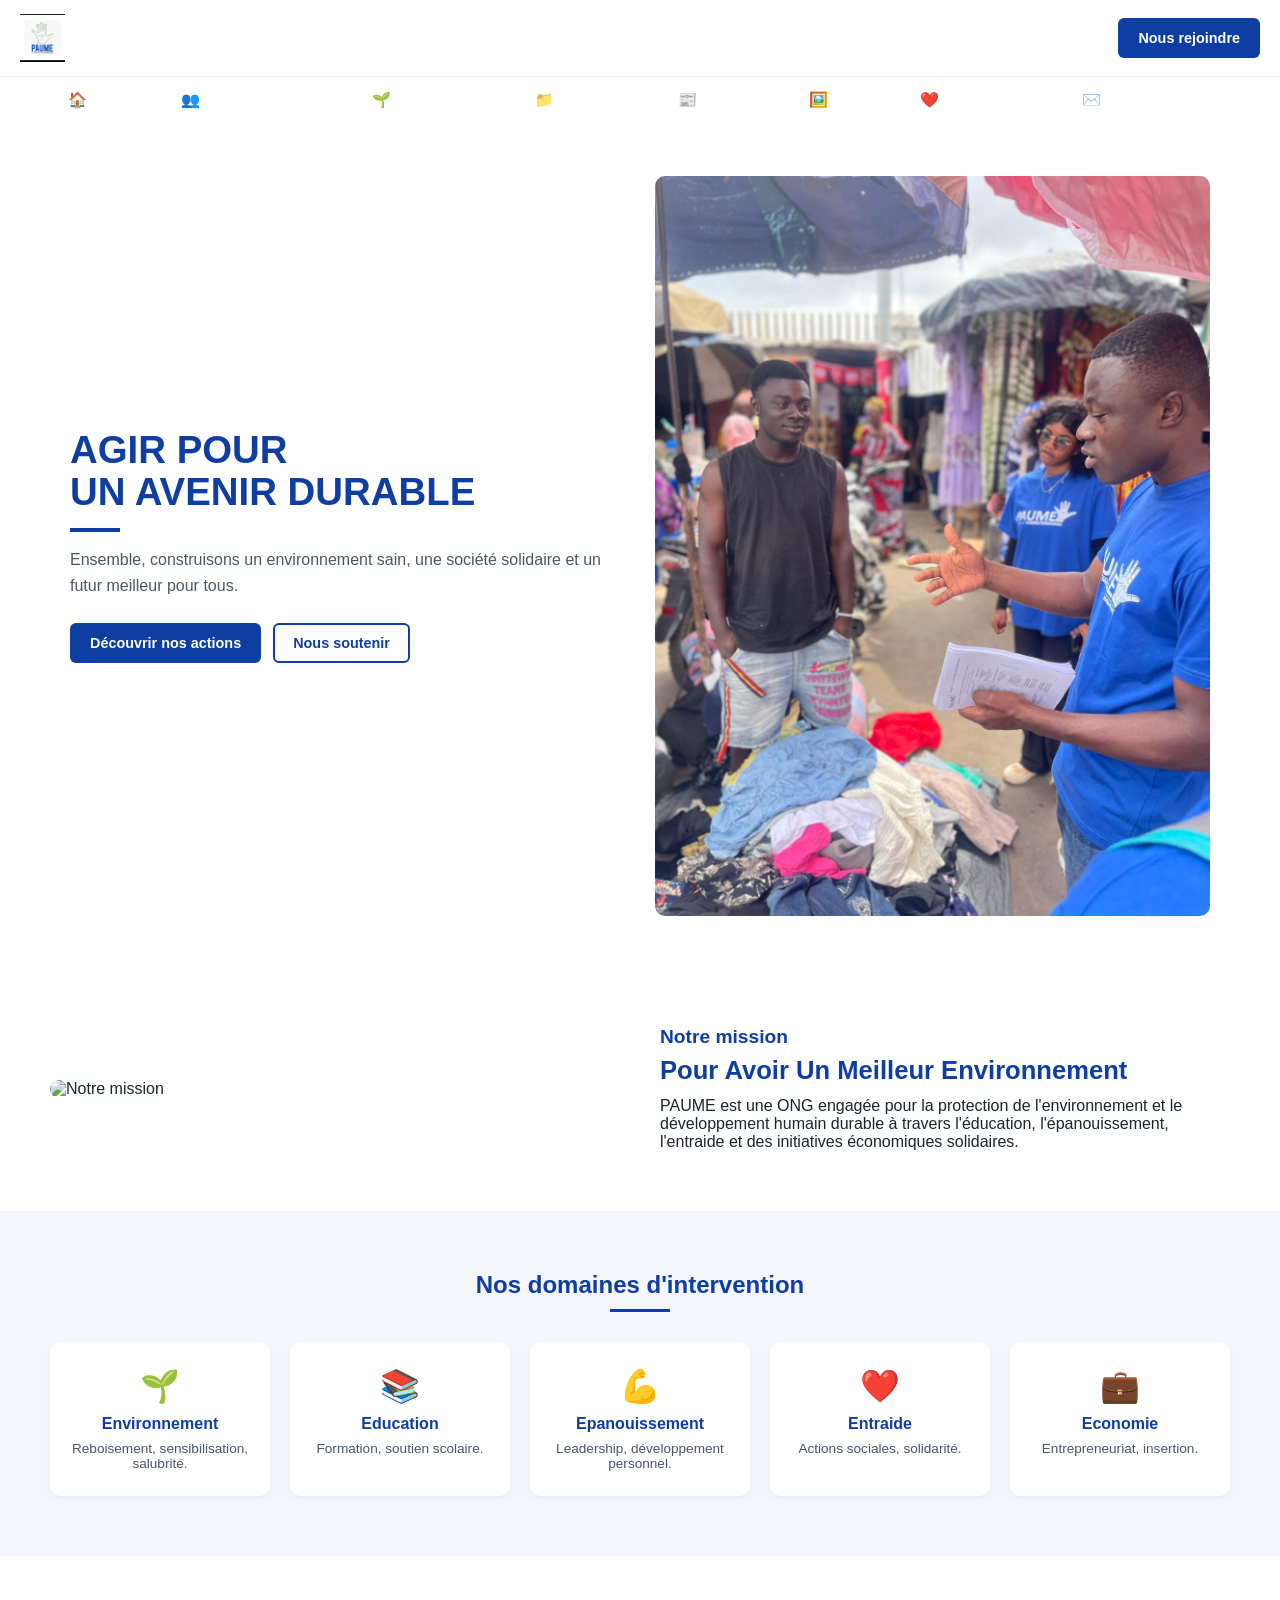
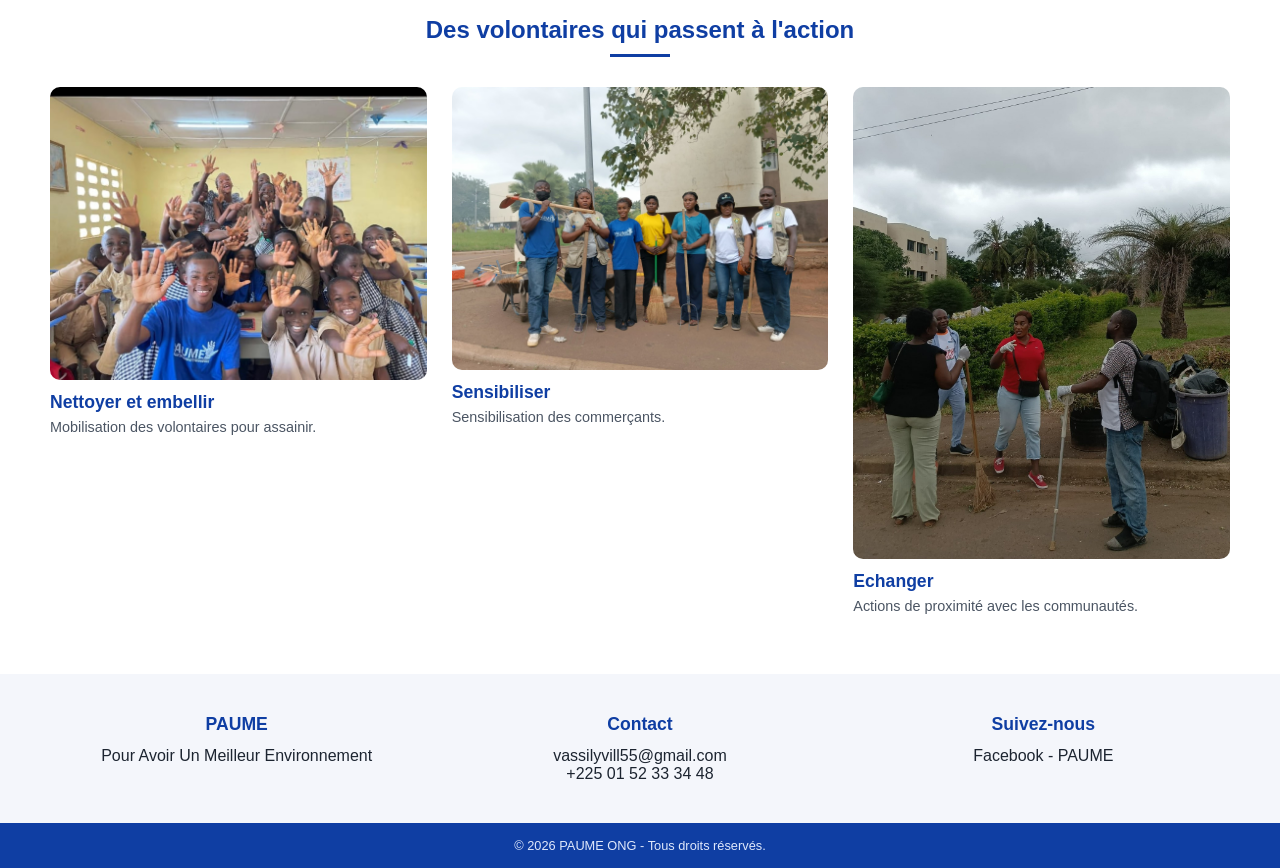
==== commit bc8a3f5a: "Update index.html" ====
--- a/index.html
+++ b/index.html
@@ -14,7 +14,6 @@
 </header>
 <nav class="navigation">
   <button class="burger" aria-label="Ouvrir le menu">☰</button>
-  <ul>
   <ul>
     <li><a href="#" class="active">🏠 Accueil</a></li>
     <li><a href="#">👥 Qui sommes-nous</a></li>
